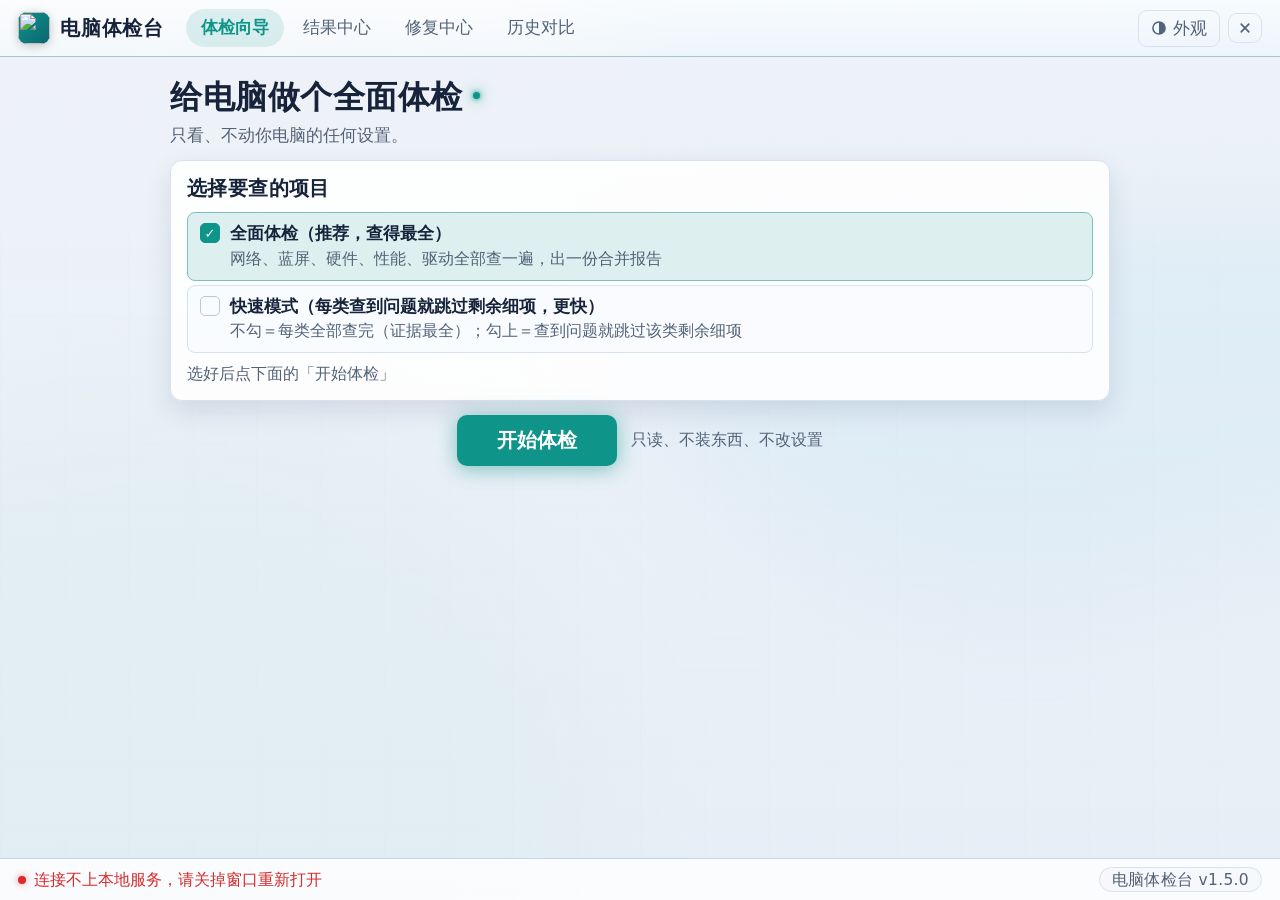
==== ui/index.html @ 146d3df9 "chore: 清理代码注释中的内部开发术语" ====
<!DOCTYPE html>
<html lang="zh-CN" data-theme="dark" data-accent="cyan">
<head>
<meta charset="utf-8">
<meta name="viewport" content="width=device-width, initial-scale=1">
<title data-i18n="chrome.app_title">电脑体检台</title>
<link rel="icon" type="image/png" href="favicon.png">
<link rel="stylesheet" href="style.css">
<!-- 语言包直载（零依赖断网红线：<script> 直载不用 fetch）；先于 app.js 执行 -->
<script src="i18n/zh-CN.js" charset="utf-8" defer></script>
<script src="i18n/en-US.js" charset="utf-8" defer></script>
<script src="app.js" defer></script>
</head>
<body>
<a class="skip-link" href="#main" data-i18n="chrome.skip_link">跳到主内容</a>

<header class="topbar">
  <div class="brand">
    <!-- logo 快改后门：替换 ui/brand.png 即换图（server 需带对应静态映射），勿写死进样式 -->
    <span class="brand-mark"><img src="brand.png" alt=""></span>
    <div class="brand-text"><b data-i18n="chrome.app_title">电脑体检台</b></div>
  </div>
  <nav class="tabs" id="tabs" aria-label="主导航" data-i18n-aria="chrome.nav_aria">
    <button class="tab active" data-view="wizard"><span class="tab-full" data-i18n="chrome.tab_wizard">体检向导</span><span class="tab-short" data-i18n="chrome.tab_wizard_s">向导</span></button>
    <button class="tab" data-view="results"><span class="tab-full" data-i18n="chrome.tab_results">结果中心</span><span class="tab-short" data-i18n="chrome.tab_results_s">结果</span></button>
    <button class="tab" data-view="repair"><span class="tab-full" data-i18n="chrome.tab_repair">修复中心</span><span class="tab-short" data-i18n="chrome.tab_repair_s">修复</span></button>
    <button class="tab" data-view="history"><span class="tab-full" data-i18n="chrome.tab_history">历史对比</span><span class="tab-short" data-i18n="chrome.tab_history_s">历史</span></button>
  </nav>
  <div class="top-actions">
    <button class="icon-btn" id="btn-appearance" aria-haspopup="menu" aria-expanded="false" aria-controls="appearance-menu" title="外观：明暗、强调色、背景原画" data-i18n-title="chrome.appearance_title">
      <svg class="ic" viewBox="0 0 16 16" aria-hidden="true"><circle cx="8" cy="8" r="6.1" fill="none" stroke="currentColor" stroke-width="1.5"/><path d="M8 1.9 A6.1 6.1 0 0 1 8 14.1 Z" fill="currentColor"/></svg>
      <span class="ic-label" data-i18n="chrome.appearance">外观</span>
    </button>
    <button class="icon-btn danger icon-only" id="btn-close" aria-label="关闭电脑体检台" title="关闭" data-i18n-aria="chrome.close_aria" data-i18n-title="chrome.close_title">
      <svg class="ic" viewBox="0 0 16 16" aria-hidden="true"><path d="M4.2 4.2 L11.8 11.8 M11.8 4.2 L4.2 11.8" stroke="currentColor" stroke-width="1.7" stroke-linecap="round"/></svg>
    </button>
  </div>
  <!-- 外观菜单（v1.1.0 A 段：主题/强调色/背景三个入口合并，窄窗只留图标；1025 i18n 加语言行） -->
  <div class="menu hidden" id="appearance-menu" role="menu" aria-labelledby="btn-appearance">
    <div class="menu-title" data-i18n="chrome.appearance">外观</div>
    <div class="menu-row">
      <span class="menu-label" data-i18n="chrome.menu_theme">明暗</span>
      <div class="seg" id="theme-seg">
        <button class="seg-btn" role="menuitemradio" data-theme-opt="auto" data-i18n="chrome.theme_auto">自动</button>
        <button class="seg-btn" role="menuitemradio" data-theme-opt="dark" data-i18n="chrome.theme_dark">深色</button>
        <button class="seg-btn" role="menuitemradio" data-theme-opt="light" data-i18n="chrome.theme_light">浅色</button>
      </div>
    </div>
    <div class="menu-row">
      <span class="menu-label" data-i18n="chrome.menu_lang">语言</span>
      <div class="seg" id="lang-seg">
        <button class="seg-btn" role="menuitemradio" data-lang-opt="zh-CN">中文</button>
        <button class="seg-btn" role="menuitemradio" data-lang-opt="en-US">English</button>
      </div>
    </div>
    <div class="menu-row">
      <span class="menu-label" data-i18n="chrome.menu_accent">强调色</span>
      <div class="swatches" id="accent-row"></div>
    </div>
    <div class="menu-sep"></div>
    <button class="menu-item" id="btn-bg" role="menuitem" data-i18n="chrome.btn_bg">看背景大图</button>
    <button class="menu-item" id="appearance-reset" role="menuitem" data-i18n="chrome.appearance_reset">恢复默认外观</button>
  </div>
</header>

<main id="main">
  <!-- 视图一：体检向导（单列纵向流：说明→三步→选择→开始→进度） -->
  <section class="view active" id="view-wizard">
    <div class="hero">
      <h1 data-i18n="chrome.hero_title">给电脑做个全面体检</h1>
      <p data-i18n="chrome.slogan">只看、不动你电脑的任何设置。</p>
      <p class="last-run hidden" id="last-run"></p>
    </div>
    <!-- 首次启动三步引导：没跑过体检才显示；点「知道了」或跑完一轮=永久收起（localStorage 记忆） -->
    <div class="card first-guide hidden" id="first-guide">
      <div class="card-title" data-i18n="chrome.guide_title">第一次用？跟着这三步走</div>
      <ol class="fg-steps">
        <li><b>1</b><span data-i18n-html="chrome.guide_s1_html">点「开始体检」<small>默认全面体检，不用改</small></span></li>
        <li><b>2</b><span data-i18n="chrome.guide_s2">等几分钟出报告</span></li>
        <li><b>3</b><span data-i18n="chrome.guide_s3">去「修复中心」照提示修</span></li>
      </ol>
      <div class="fg-btn-row"><button class="btn" id="fg-got-it" data-i18n="chrome.guide_ok">知道了</button></div>
    </div>
    <div class="card" id="select-card">
      <div class="card-title" data-i18n="chrome.select_title">选择要查的项目</div>
      <div class="check-grid" id="check-grid">
        <label class="check-item all" id="chk-all-item">
          <input type="checkbox" id="chk-all" checked>
          <span class="box"></span>
          <span class="txt"><b data-i18n="chrome.all_name">全面体检（推荐，查得最全）</b><small id="chk-all-tip" data-i18n="chrome.all_tip">网络、蓝屏、硬件、性能、驱动全部查一遍，出一份合并报告</small></span>
        </label>
        <!-- 五棵单树由 app.js 按 /api/meta 注入 -->
      </div>
      <label class="check-item fast" id="chk-fast-item">
        <input type="checkbox" id="chk-fast">
        <span class="box"></span>
        <span class="txt"><b data-i18n="chrome.fast_name">快速模式（每类查到问题就跳过剩余细项，更快）</b><small data-i18n="chrome.fast_tip">不勾＝每类全部查完（证据最全）；勾上＝查到问题就跳过该类剩余细项</small></span>
      </label>
      <div class="hint" id="sel-hint" data-i18n="chrome.sel_hint">选好后点下面的「开始体检」</div>
    </div>
    <div class="cta-row">
      <button class="btn-primary" id="btn-run" data-i18n="chrome.run">开始体检</button>
      <span class="cta-note" data-i18n="chrome.cta_note">只读、不装东西、不改设置</span>
    </div>
    <div class="card hidden" id="run-card">
      <div class="run-head">
        <div class="current" id="current-label" data-i18n="chrome.preparing">正在准备…</div>
        <div class="pct" id="pct-label">0 / 0 项</div>
      </div>
      <div class="progress"><div class="progress-fill" id="progress-fill"></div></div>
      <div class="log" id="log-box" role="log" aria-live="polite"></div>
    </div>
  </section>

  <!-- 视图二：结果中心（v1.1.0 A 段：问题优先——按严重度归并，全部检查项另开一页） -->
  <section class="view" id="view-results">
    <div class="verdict-banner hidden" id="verdict-banner"></div>
    <!-- 先修这个（v1.4.0）：跨树根因关联+行动优先级——同一元凶的多项 FAIL 合并成一个行动项，
         按收益÷风险×把握排序；每项一键跳修复中心对应卡或该项说明。纯前端规则表，判定层零碰 -->
    <div class="card first-fix hidden" id="first-fix"></div>
    <!-- 和上次比：本次 vs 上一份报告的一行摘要（无历史报告时不显示） -->
    <div class="card delta-bar hidden" id="delta-bar"></div>

    <div class="card empty-state hidden" id="result-empty">
      <div class="empty-glyph" aria-hidden="true">✦</div>
      <h3 data-i18n="chrome.empty_results_title">还没有体检结果</h3>
      <p data-i18n="chrome.empty_results_body">跑完一轮体检，这里会按「高 / 中 / 低」把问题列出来，每一项都能直接跳到修复方式。</p>
      <button class="btn-primary" id="btn-empty-run" data-i18n="chrome.empty_run">去跑体检</button>
    </div>

    <div id="results-body" class="hidden">
      <div class="results-bar">
        <div class="seg" id="result-filter" role="tablist" aria-label="结果视图">
          <button class="seg-btn active" id="filter-problems" data-filter="problems" role="tab" aria-selected="true"><span data-i18n="chrome.filter_problems">只看问题</span><span class="seg-count" id="cnt-problems"></span></button>
          <button class="seg-btn" id="filter-all" data-filter="all" role="tab" aria-selected="false"><span data-i18n="chrome.filter_all">全部检查项</span><span class="seg-count" id="cnt-all"></span></button>
        </div>
        <div class="results-actions">
          <button class="btn" id="btn-browser" disabled data-i18n="chrome.full_report">完整报告</button>
          <button class="btn" id="btn-copylist" disabled data-i18n="chrome.copy_list">复制问题清单</button>
          <button class="btn" id="btn-folder" data-i18n="chrome.report_folder">报告文件夹</button>
          <button class="btn" id="btn-again" data-i18n="chrome.run_again">再跑一次</button>
        </div>
      </div>
      <div class="split">
        <div class="card tree-card">
          <div class="problems hidden" id="problem-list"></div>
          <div class="tree hidden" id="result-tree"></div>
        </div>
        <div class="detail">
          <div class="detail-head">
            <h2 id="sel-title" data-i18n="chrome.pick_check">选择一个检查项</h2>
            <button class="btn" id="btn-goto-repair" hidden data-i18n="chrome.goto_repair">去修复</button>
          </div>
          <div class="detail-hint hidden" id="detail-hint"></div>
          <details class="ev-fold" id="ev-fold">
            <summary id="ev-label" data-i18n="chrome.ev_label">看原始记录（这一项查了什么）</summary>
            <pre class="ev" id="ev-box"></pre>
          </details>
          <div class="detail-label" id="detail-label" data-i18n="chrome.how_fix">怎么修</div>
          <pre class="sug" id="sug-box"></pre>
          <button class="btn" id="btn-copy" disabled data-i18n="chrome.copy_fix">复制修复方法</button>
        </div>
      </div>
      <details class="glossary" id="glossary">
        <summary data-i18n="chrome.glossary_summary">术语小抄（SKIP / WHEA / 驱动过滤层 / 还原点…）</summary>
        <dl id="glossary-list"></dl>
      </details>
    </div>
  </section>

  <!-- 视图三：修复中心（绿=可代跑，黄=确认后代跑，红=只给步骤；常用修复折叠到最后） -->
  <section class="view" id="view-repair">
    <div class="hero small">
      <h1 data-i18n="chrome.tab_repair">修复中心</h1>
      <p data-i18n-html="chrome.repair_hero_html">先看问题，再决定修不修。<span class="lv-inline green">绿色</span>可以直接代跑，<span class="lv-inline yellow">黄色</span>逐项确认后才会动，<span class="lv-inline red">红色</span>只给步骤、工具永远不动手。红色动作弄错可能开不了机，一定先看完「怎么撤销」。</p>
    </div>
    <div class="card">
      <div class="card-title repair-count-title"><span data-i18n="chrome.repair_round_title">这轮查出来的问题</span><span class="ri-count" id="ri-count"></span></div>
      <div id="repair-list"><div class="placeholder" data-i18n="chrome.repair_placeholder">还没有检查结果——先去「体检向导」跑一轮；下面的常用修复不用体检也能用。</div></div>
    </div>
    <!-- 修复小史：最近修过什么、成没成；没修过就不显示 -->
    <details class="card rep-hist hidden" id="repair-hist">
      <summary data-i18n="chrome.repair_hist_title">修复小史（最近 20 次）</summary>
      <div id="rep-hist-body"></div>
    </details>
  </section>

  <!-- 视图四：历史对比（报告列表+两次对比+问题数趋势；只读展示层） -->
  <section class="view" id="view-history">
    <div class="hero small">
      <h1 data-i18n="chrome.hist_hero_title">历史对比</h1>
      <p data-i18n="chrome.hist_hero_body">每次体检的记录都留在这里。选两份报告对比，能看到哪些问题修好了、哪些是新出现的。</p>
    </div>
    <div class="card">
      <div class="card-title" data-i18n="chrome.hist_list_title">体检记录</div>
      <div id="hist-list" class="hist-list"><div class="placeholder" data-i18n="chrome.hist_placeholder">还没有历史报告——跑完一轮体检，这里会记住每次的结果。</div></div>
    </div>
    <div class="card" id="hist-compare-card" hidden>
      <div class="card-title" data-i18n="chrome.cmp_title">两次对比</div>
      <div class="cmp-pick">
        <label class="cmp-lab"><span data-i18n="chrome.cmp_old">较早一次</span><select id="cmp-old"></select></label>
        <label class="cmp-lab"><span data-i18n="chrome.cmp_new">较近一次</span><select id="cmp-new"></select></label>
        <button class="btn" id="btn-compare" data-i18n="chrome.cmp_btn">对比</button>
      </div>
      <div id="cmp-out" class="cmp-out"></div>
    </div>
    <div class="card" id="hist-trend-card" hidden>
      <div class="card-title" data-i18n="chrome.trend_title">问题数趋势</div>
      <p class="hint" data-i18n="chrome.trend_hint">每份报告发现的问题数，越低越好。改善还是恶化，一眼可看。</p>
      <div id="trend-list" class="trend-list"></div>
    </div>
  </section>
</main>

<footer class="statusbar">
  <span id="status-left" data-state="idle" data-i18n="chrome.status_ready">就绪</span>
  <span id="status-right"><span class="ver-chip">电脑体检台 v1.5.0</span></span>
</footer>

<!-- 关闭确认弹层（网页内弹层，不用同步模态框） -->
<div class="overlay hidden" id="overlay" role="dialog" aria-modal="true" aria-labelledby="ov-title">
  <div class="modal">
    <div class="modal-title" id="ov-title" data-i18n="chrome.quit_title">体检没跑完，确定退出？</div>
    <div class="modal-sub" data-i18n="chrome.quit_body">退出会停掉正在跑的检查，这一轮不会出报告。</div>
    <div class="modal-btns">
      <button class="btn-primary" id="modal-stay" data-i18n="chrome.quit_stay">继续检查</button>
      <button class="btn danger" id="modal-exit" data-i18n="chrome.quit_exit">退出</button>
    </div>
  </div>
</div>

<!-- 复制兜底弹层（自动复制失败的极端环境：文字已选好，按 Ctrl+C 即可） -->
<div class="overlay hidden" id="copy-overlay" role="dialog" aria-modal="true" aria-labelledby="copy-title">
  <div class="modal">
    <div class="modal-title" id="copy-title" data-i18n="chrome.copy_fix">复制修复方法</div>
    <div class="modal-sub" data-i18n="chrome.copy_fallback_body">自动复制没成功。下面的文字已经替你选好了——按 Ctrl+C 复制，再点「好了」。</div>
    <textarea id="copy-ta" readonly rows="9"></textarea>
    <div class="modal-btns"><button class="btn-primary" id="copy-ok" data-i18n="chrome.copy_ok">好了</button></div>
  </div>
</div>

<!-- 背景图弹层（程序生成图；点任意处关闭） -->
<div class="overlay hidden" id="bg-overlay">
  <figure class="bg-figure">
    <div class="bg-pair">
      <div class="bg-item">
        <img src="bg.jpg" alt="深色主题背景图" data-i18n-aria="chrome.bg_dark">
        <span data-i18n="chrome.bg_dark">深色主题背景</span>
      </div>
      <div class="bg-item">
        <img src="bg-light.jpg" alt="浅色主题背景图" data-i18n-aria="chrome.bg_light">
        <span data-i18n="chrome.bg_light">浅色主题背景</span>
      </div>
    </div>
    <figcaption data-i18n="chrome.bg_caption">程序生成的抽象背景图 · 无版权限制 · 点任意处关闭</figcaption>
  </figure>
</div>

<!-- 收尾告别层（服务已停、窗口待关时兜底显示） -->
<div class="overlay hidden" id="bye-overlay" role="dialog" aria-modal="true" aria-labelledby="bye-title">
  <div class="modal">
    <div class="modal-title" id="bye-title" data-i18n="chrome.bye_title">已退出</div>
    <div class="modal-sub" data-i18n="chrome.bye_body">体检服务已停止，后台没有留下任何进程。这个窗口现在可以关掉了。</div>
    <div class="modal-btns"><button class="btn-primary" id="bye-ok" data-i18n="chrome.bye_ok">好的</button></div>
  </div>
</div>

<!-- 版本更新弹层（更新内容在用户 UI 弹一次，不打扰第二次；完整开发史=仓库 CHANGELOG.md） -->
<div class="overlay hidden" id="update-modal" role="dialog" aria-modal="true" aria-labelledby="um-title">
  <div class="modal">
    <div class="modal-title" id="um-title"></div>
    <ul id="um-list" class="um-list"></ul>
    <div class="modal-btns">
      <button class="btn-primary" id="um-ok" data-i18n="chrome.um_ok">知道了</button>
    </div>
  </div>
</div>

<!-- 修复执行前确认弹层（绿色需管理员预告 / 黄色逐项确认三行+回滚包先行+可选还原点） -->
<div class="overlay hidden" id="repair-modal" role="dialog" aria-modal="true" aria-labelledby="rm-title">
  <div class="modal">
    <div class="modal-title" id="rm-title" data-i18n="chrome.rm_title">修复确认</div>
    <div class="modal-sub" id="rm-sub"></div>
    <div id="rm-rows"></div>
    <div class="modal-btns">
      <button class="btn" id="rm-cancel" data-i18n="chrome.rm_cancel">取消</button>
      <button class="btn-primary" id="rm-go" data-i18n="chrome.rm_go">执行</button>
    </div>
  </div>
</div>

<!-- 红级分步指南弹层（警示色；工具永不代跑；整段可复制） -->
<div class="overlay hidden" id="guide-overlay" role="dialog" aria-modal="true" aria-labelledby="gd-title">
  <div class="modal guide-modal">
    <div class="modal-title warn-title" id="gd-title" data-i18n="chrome.gd_title_default">⚠ 高风险操作 · 只给步骤，工具不会代跑</div>
    <div class="modal-sub" id="gd-sub"></div>
    <div id="gd-rows"></div>
    <div class="modal-btns">
      <button class="btn" id="gd-copy" data-i18n="chrome.gd_copy">复制全部步骤</button>
      <button class="btn-primary" id="gd-ok" data-i18n="chrome.gd_ok">我看明白了</button>
    </div>
  </div>
</div>
</body>
</html>
---- ui/style.css ----
/* 电脑体检台 UI · v1.2.0 · T2「霓虹深空」主题（深空底+霓虹青+发光边框）
   设计语言：深空霓虹面板 + 背景图在场（纱值随主题重拍：深 0.68/0.46/0.20/0.34，浅 0.60）；系统字体，零 CDN、零构建、断网可用。
   字号阶梯（只有四档）：--fs-1 15.5 辅助 / --fs-2 17 正文控件 / --fs-3 20 小标题 / --fs-4 32 展示
   红线（逐字保留）：pre.ev / pre.sug / .log 行高 26px，定高 338 / 260 / 208px；动字号必复测整除。
   主题：CSS 变量 + <html data-theme data-accent>（默认 accent=青色 cyan）；深色铺背景图 + 渐变纱，浅色白卡实心。 */

:root, html[data-theme="dark"] {
  color-scheme: dark;
  --bg: #060c18;
  --bg-glow: #0e1c34;
  --panel: #0a1426;
  --panel-2: #0e1a30;
  --panel-hi: #16264a;
  --line: #1b3054;
  --line-hi: #2d4e86;
  --text: #e6f2ff;
  --dim: #a3bad8;
  --faint: #66788f;
  --pass: #3fd68f;
  --fail: #ff6b6b;
  --skip: #8b98ad;
  --yellow: #ffd166;
  --accent: #4cc2ff;
  --accent-soft: rgba(76, 194, 255, .14);
  --accent-ink: #04121f;
  --shadow: 0 14px 40px rgba(0, 4, 14, .62);
  --shadow-sm: 0 2px 10px rgba(2, 8, 20, .35);
  --overlay-bg: rgba(4, 9, 18, .72);
  --radius: 12px;
  --radius-sm: 8px;
  /* 背景图层（仅深色）：顶部渐变纱护字、下部透图；bg.jpg 缺失=层不绘制，渐变兜底 */
  --bg-photo: linear-gradient(180deg, rgba(4,8,16,.68) 0%, rgba(4,8,16,.46) 28%, rgba(4,8,16,.20) 64%, rgba(4,8,16,.34) 100%), url("bg.jpg") center 24% / cover no-repeat;
}

html[data-theme="light"] {
  color-scheme: light;
  --bg: #eef2f8;
  --bg-glow: #dfe8f5;
  --panel: #ffffff;
  --panel-2: #f5f8fc;
  --panel-hi: #e9eff8;
  --line: #d8e1ee;
  --line-hi: #b9c8dd;
  --text: #16233a;
  --dim: #526277;
  --faint: #7c8a9e;
  --pass: #148a4d;
  --fail: #d92b2b;
  --skip: #5f6b80;
  --yellow: #8a5a00;
  --accent-soft: rgba(30, 120, 200, .12);
  --accent-ink: #ffffff;
  --shadow: 0 10px 26px rgba(30, 50, 90, .12);
  --shadow-sm: 0 2px 8px rgba(30, 50, 90, .10);
  --overlay-bg: rgba(220, 228, 240, .78);
  /* 浅色专用亮色图 + 轻纱（v1.2.0 片3 随主题重拍 0.74→0.60；缺文件=层不绘制回退纯色） */
  --bg-photo: linear-gradient(rgba(236, 242, 248, .60), rgba(236, 242, 248, .60)), url("bg-light.jpg") center 30% / cover no-repeat;
}

html[data-accent="cyan"]   { --accent: #2dd4bf; --accent-soft: rgba(45, 212, 191, .14); --accent-ink: #03211c; }
html[data-accent="green"]  { --accent: #3fd68f; --accent-soft: rgba(63, 214, 143, .14); --accent-ink: #04241a; }
html[data-accent="violet"] { --accent: #a78bfa; --accent-soft: rgba(167, 139, 250, .16); --accent-ink: #170a2e; }
html[data-accent="orange"] { --accent: #ffb35c; --accent-soft: rgba(255, 179, 92, .16); --accent-ink: #241202; }
html[data-accent="pink"]   { --accent: #ff7b9c; --accent-soft: rgba(255, 123, 156, .16); --accent-ink: #26060f; }
html[data-theme="light"][data-accent="cyan"]   { --accent: #0e9488; --accent-soft: rgba(14, 148, 136, .13); --accent-ink: #ffffff; }
html[data-theme="light"][data-accent="green"]  { --accent-ink: #ffffff; }
html[data-theme="light"][data-accent="violet"] { --accent-ink: #ffffff; }
html[data-theme="light"][data-accent="orange"] { --accent-ink: #2a1604; }
html[data-theme="light"][data-accent="pink"]   { --accent-ink: #ffffff; }

/* 字号四档 + 内容列宽（其它尺寸一律引用变量，不再散落 px） */
:root {
  --fs-1: 15.5px;   /* 辅助：标签、元信息、证据小字 */
  --fs-2: 17px;     /* 正文：说明、控件、按钮 */
  --fs-3: 20px;     /* 小标题：卡片标题、详情标题、主按钮 */
  --fs-4: 32px;     /* 展示：hero / 大结论 */
  --content-max: 1080px;
  --mono: Consolas, "Microsoft YaHei UI", monospace;
}

* { box-sizing: border-box; }
html, body { height: 100%; }
body {
  margin: 0;
  font-family: "Segoe UI", "Microsoft YaHei UI", system-ui, sans-serif;
  font-size: var(--fs-2);
  -webkit-font-smoothing: antialiased;
  -moz-osx-font-smoothing: grayscale;
  text-rendering: optimizeLegibility;
  color: var(--text);
  background:
    var(--bg-photo),
    radial-gradient(900px 480px at 18% -8%, var(--bg-glow) 0%, transparent 62%),
    radial-gradient(760px 460px at 82% 6%, rgba(150, 45, 60, .14) 0%, transparent 60%),
    radial-gradient(700px 420px at 105% 108%, var(--bg-glow) 0%, transparent 58%),
    var(--bg);
  display: flex; flex-direction: column;
  overflow: hidden;
}
.hidden { display: none !important; }
::selection { background: color-mix(in srgb, var(--accent) 32%, transparent); }

/* 可访问性：键盘焦点永远看得见；图案按钮都带 aria-label（index.html） */
:where(button, a, summary, textarea, input):focus-visible,
:where(.pc-item, .check-item):focus-visible {
  outline: 2px solid var(--accent);
  outline-offset: 2px;
  border-radius: 8px;
}
.check-item:focus-within { outline: 2px solid var(--accent); outline-offset: 2px; }
.skip-link {
  position: absolute; left: 12px; top: -48px; z-index: 100;
  background: var(--panel); color: var(--text); padding: 8px 14px; border-radius: 8px;
  border: 1px solid var(--line-hi); font-size: var(--fs-2); text-decoration: none;
}
.skip-link:focus { top: 10px; }

/* ---------- 顶栏 ---------- */
.topbar {
  position: relative;
  display: flex; align-items: center; gap: 16px;
  padding: 9px 18px;
  border-bottom: 1px solid color-mix(in srgb, var(--accent) 30%, var(--line));
  background: linear-gradient(180deg,
    color-mix(in srgb, var(--panel) 74%, transparent),
    color-mix(in srgb, var(--panel) 42%, transparent));
  -webkit-backdrop-filter: blur(14px); backdrop-filter: blur(14px);
  -webkit-user-select: none; user-select: none;
  flex: none;
  z-index: 30;
}
.brand { display: flex; align-items: center; gap: 10px; min-width: 0; }
.brand-mark {
  width: 32px; height: 32px; border-radius: 9px;
  display: grid; place-items: center;
  background: linear-gradient(135deg, var(--accent), color-mix(in srgb, var(--accent) 55%, #0a2a55));
  color: var(--accent-ink); overflow: hidden;
  box-shadow: 0 2px 10px rgba(0, 0, 0, .22);
  flex: none;
}
.brand-mark img { width: 100%; height: 100%; object-fit: cover; display: block; }
.brand-text { line-height: 1.15; min-width: 0; }
.brand-text b { font-size: var(--fs-3); letter-spacing: .8px; display: block; white-space: nowrap; }

.tabs { display: flex; gap: 4px; margin-left: 6px; }
.tab {
  appearance: none; border: 0; background: transparent; color: var(--dim);
  font: inherit; font-size: var(--fs-2); padding: 7px 15px 8px; cursor: pointer;
  border-radius: 999px; position: relative; white-space: nowrap;
  transition: color .16s ease, background .16s ease;
}
.tab-short { display: none; }
.tab:hover { color: var(--text); background: color-mix(in srgb, var(--panel-hi) 72%, transparent); }
.tab.active { color: var(--accent); font-weight: 600; background: var(--accent-soft); }

.top-actions { margin-left: auto; display: flex; gap: 8px; align-items: center; }
.icon-btn {
  appearance: none; font: inherit; font-size: var(--fs-2);
  color: var(--dim); background: transparent; border: 1px solid var(--line);
  border-radius: 9px; padding: 6px 12px; cursor: pointer;
  white-space: nowrap;
  transition: color .14s ease, border-color .14s ease, background .14s ease, transform .08s ease;
  display: inline-flex; align-items: center; gap: 6px;
}
.icon-btn .ic { width: 16px; height: 16px; flex: none; }
.icon-btn:hover { color: var(--text); border-color: var(--line-hi); background: var(--panel-hi); }
.icon-btn:active { transform: scale(.96); }
.icon-btn.danger:hover { color: var(--fail); border-color: var(--fail); background: color-mix(in srgb, var(--fail) 10%, transparent); }
.icon-btn.icon-only { padding: 6px 8px; }

/* 外观菜单（主题/强调色/背景三入口合并） */
.menu {
  position: absolute; right: 16px; top: calc(100% - 2px); z-index: 80;
  width: 300px;
  background: color-mix(in srgb, var(--panel) 97%, transparent);
  border: 1px solid var(--line-hi); border-radius: var(--radius);
  box-shadow: var(--shadow); padding: 14px;
  -webkit-backdrop-filter: blur(16px); backdrop-filter: blur(16px);
}
.menu-title { font-size: var(--fs-1); color: var(--dim); letter-spacing: 1px; margin-bottom: 10px; }
.menu-row { display: flex; align-items: center; gap: 10px; margin-bottom: 12px; }
.menu-label { font-size: var(--fs-1); color: var(--dim); width: 52px; flex: none; }
.menu-sep { height: 1px; background: var(--line); margin: 6px 0 8px; }
.menu-item {
  appearance: none; display: block; width: 100%; text-align: left;
  font: inherit; font-size: var(--fs-2); color: var(--text);
  background: transparent; border: 0; border-radius: 8px; padding: 8px 10px; cursor: pointer;
}
.menu-item:hover { background: var(--panel-hi); }

.seg {
  display: inline-flex; gap: 2px; padding: 2px;
  background: var(--panel-2); border: 1px solid var(--line); border-radius: 10px;
}
.seg-btn {
  appearance: none; font: inherit; font-size: var(--fs-2); cursor: pointer;
  color: var(--dim); background: transparent; border: 0; border-radius: 8px; padding: 5px 12px;
  white-space: nowrap;
}
.seg-btn:hover { color: var(--text); }
.seg-btn.active { color: var(--accent-ink); background: var(--accent); font-weight: 600; }
.seg-count { margin-left: 6px; font-size: var(--fs-1); opacity: .85; }
.swatches { display: flex; gap: 8px; flex-wrap: wrap; }
.swatch {
  width: 24px; height: 24px; border-radius: 50%; cursor: pointer; border: 2px solid transparent;
  appearance: none; padding: 0;
}
.swatch.active { border-color: var(--text); box-shadow: 0 0 0 2px var(--panel) inset; }

/* ---------- 主区与视图 ---------- */
main { flex: 1; overflow: hidden; position: relative; }
main::before {
  content: ""; position: absolute; inset: 0 0 auto 0; height: 210px; pointer-events: none;
  background: linear-gradient(to bottom, var(--bg) 0%, color-mix(in srgb, var(--bg) 72%, transparent) 52%, transparent 100%);
}
.view { position: absolute; inset: 0; overflow: auto; padding: 16px 28px 30px; display: none; }
.view.active { display: block; animation: viewIn 220ms ease-out; }
@keyframes viewIn { from { opacity: 0; transform: translateY(8px); } to { opacity: 1; transform: none; } }
.view > * { max-width: var(--content-max); margin-left: auto; margin-right: auto; }
#view-wizard > * { max-width: 940px; }
.view::-webkit-scrollbar { width: 10px; }
.view::-webkit-scrollbar-thumb { background: var(--line-hi); border-radius: 6px; }

.hero { margin: 4px auto 12px; }
.hero h1 {
  margin: 0 0 5px; font-size: clamp(26px, 2.5vw, var(--fs-4)); font-weight: 700;
  letter-spacing: .5px; line-height: 1.25;
}
html[data-theme="dark"] .hero h1 { text-shadow: 0 0 18px color-mix(in srgb, var(--accent) 42%, transparent); }
.hero h1::after {
  content: ""; display: inline-block; width: 7px; height: 7px; margin-left: 10px; border-radius: 50%;
  background: var(--accent); box-shadow: 0 0 16px var(--accent), 0 0 5px var(--accent); vertical-align: 22%;
}
.hero p { margin: 0; color: var(--dim); font-size: var(--fs-2); line-height: 1.55; }
.hero.small h1 { font-size: var(--fs-3); }
.hero.small p { font-size: var(--fs-2); }

/* 首次启动三步引导卡（常驻三步条已删，首次教学只在此卡）：没跑过体检才显示；accent 左边条醒目但不喧宾 */
.first-guide { margin: 0 auto 12px; border-left: 3px solid var(--accent); }
.fg-steps {
  list-style: none; margin: 8px 0 0; padding: 0;
  display: grid; grid-template-columns: repeat(3, 1fr); gap: 10px;
}
.fg-steps li { display: flex; align-items: flex-start; gap: 10px; }
.fg-steps b {
  flex: none; width: 24px; height: 24px; border-radius: 6px;
  display: grid; place-items: center; font-size: var(--fs-1);
  background: var(--accent-soft); color: var(--accent); border: 1px solid var(--accent);
}
html[data-theme="dark"] .fg-steps b { box-shadow: 0 0 10px color-mix(in srgb, var(--accent) 45%, transparent); }
.fg-steps span { display: flex; flex-direction: column; gap: 2px; font-size: var(--fs-2); font-weight: 600; line-height: 1.35; }
.fg-steps small { font-size: var(--fs-1); font-weight: 400; color: var(--dim); }
.fg-btn-row { margin-top: 10px; text-align: right; }
/* 版本更新弹窗清单（1024）：紧凑人话条目 */
.um-list { margin: 10px 0 0; padding-left: 20px; display: grid; gap: 6px; font-size: var(--fs-2); line-height: 1.5; }
#update-modal .modal { width: min(520px, calc(100vw - 48px)); }
@media (max-width: 560px) { .fg-steps { grid-template-columns: 1fr; } }

/* ---------- 卡片 / 勾选 ---------- */
.card {
  background: color-mix(in srgb, var(--panel) 90%, transparent);
  border: 1px solid var(--line);
  border-radius: var(--radius);
  padding: 14px 16px;
  margin-bottom: 14px;
  box-shadow: var(--shadow);
}
html[data-theme="dark"] .card {
  background: color-mix(in srgb, var(--panel) 58%, transparent);
  -webkit-backdrop-filter: blur(20px); backdrop-filter: blur(20px);
  border-color: color-mix(in srgb, var(--accent) 38%, var(--line-hi));
  box-shadow: var(--shadow), 0 0 22px color-mix(in srgb, var(--accent) 12%, transparent);
}
.card-title { font-size: var(--fs-3); font-weight: 700; color: var(--text); margin-bottom: 10px; letter-spacing: .4px; }

.check-grid { display: grid; grid-template-columns: 1fr 1fr; gap: 8px 12px; }
.check-item {
  display: flex; align-items: flex-start; gap: 10px;
  padding: 9px 12px; border: 1px solid var(--line); border-radius: var(--radius-sm);
  cursor: pointer; transition: border-color .12s, background .12s; position: relative;
  background: color-mix(in srgb, var(--panel-2) 48%, transparent);
}
.check-item:hover { border-color: var(--line-hi); background: var(--panel-2); }
.check-item:has(input:checked) { border-color: color-mix(in srgb, var(--accent) 45%, var(--line)); }
.check-item.all { grid-column: 1 / -1; background: var(--accent-soft); border-color: color-mix(in srgb, var(--accent) 35%, var(--line)); }
#check-grid > .tree-item:last-child { grid-column: 1 / -1; }
.check-item.fast { margin-top: 4px; width: 100%; }
.check-item.disabled { opacity: .55; cursor: default; }
.check-item.disabled:hover { border-color: var(--line); background: transparent; }
.check-item input { position: absolute; opacity: 0; pointer-events: none; }
.check-item .box {
  flex: none; width: 20px; height: 20px; margin-top: 1px;
  border: 1.5px solid var(--line-hi); border-radius: 5px;
  display: grid; place-items: center; font-size: 13px; color: transparent;
  transition: background .1s, border-color .1s;
}
.check-item input:checked + .box { background: var(--accent); border-color: var(--accent); color: var(--accent-ink); }
.check-item input:checked + .box::before { content: "✓"; font-weight: 700; }
.check-item .txt b { display: block; font-size: var(--fs-2); font-weight: 600; line-height: 1.4; }
.check-item .txt small {
  display: -webkit-box; -webkit-line-clamp: 2; -webkit-box-orient: vertical; overflow: hidden;
  color: var(--dim); font-size: var(--fs-1); margin-top: 2px; line-height: 1.45;
}
.hint { margin-top: 10px; font-size: var(--fs-1); color: var(--dim); min-height: 21px; line-height: 1.5; }
.hint.warn { color: var(--yellow); }
.cta-row { margin: 2px auto 14px; display: flex; gap: 14px; align-items: center; justify-content: center; flex-wrap: wrap; }
.cta-note { font-size: var(--fs-1); color: var(--dim); }

/* ---------- 按钮（只两档：17 次按钮 / 20 主按钮） ---------- */
.btn, .btn-primary {
  appearance: none; font: inherit; font-size: var(--fs-2);
  border-radius: 10px; padding: 9px 18px; cursor: pointer;
  transition: filter .12s, background .12s, border-color .12s, transform .08s;
}
.btn { color: var(--text); background: var(--panel-2); border: 1px solid var(--line); }
.btn:hover:not(:disabled) { background: var(--panel-hi); border-color: var(--line-hi); }
.btn:active:not(:disabled) { transform: translateY(1px); }
.btn:disabled { color: var(--faint); background: transparent; border-color: var(--line); cursor: default; }
.btn.danger { color: var(--fail); border-color: color-mix(in srgb, var(--fail) 45%, var(--line)); }
.btn.danger:hover:not(:disabled) { background: color-mix(in srgb, var(--fail) 14%, transparent); border-color: var(--fail); }
.btn-primary {
  color: var(--accent-ink); background: var(--accent); border: 1px solid transparent; font-weight: 700;
  font-size: var(--fs-3); min-width: 160px; padding: 11px 30px;
  box-shadow: 0 4px 18px color-mix(in srgb, var(--accent) 34%, transparent), 0 0 26px color-mix(in srgb, var(--accent) 18%, transparent);
}
.btn-primary:hover:not(:disabled) { filter: brightness(1.1); }
.btn-primary:disabled { background: var(--panel-hi); color: var(--faint); box-shadow: none; cursor: default; }
.btn-primary.danger, .btn-primary.running { background: var(--fail); color: #fff; }

.lv-inline { font-weight: 600; }
.lv-inline.green { color: var(--pass); }
.lv-inline.yellow { color: var(--yellow); }
.lv-inline.red { color: var(--fail); }

/* ---------- 跑批进度 ---------- */
.run-head { display: flex; align-items: baseline; justify-content: space-between; gap: 12px; margin-bottom: 10px; }
.current { font-size: var(--fs-2); color: var(--text); min-height: 22px; }
.pct { font-size: var(--fs-1); color: var(--dim); font-variant-numeric: tabular-nums; white-space: nowrap; }
.progress { height: 12px; border-radius: 8px; background: var(--panel-2); border: 1px solid var(--line); overflow: hidden; }
.progress-fill {
  height: 100%; width: 0%; border-radius: 7px;
  background: linear-gradient(90deg, color-mix(in srgb, var(--accent) 55%, #0a4a5e), var(--accent) 70%, color-mix(in srgb, var(--accent) 72%, #ffffff));
  box-shadow: 0 0 12px color-mix(in srgb, var(--accent) 40%, transparent);
  transition: width .3s ease;
}
.running .progress-fill {
  background-image: linear-gradient(110deg, rgba(255,255,255,.28) 25%, transparent 40%, rgba(255,255,255,.28) 60%);
  background-size: 220% 100%;
  animation: sheen 1.3s linear infinite;
}
@keyframes sheen { from { background-position: 130% 0; } to { background-position: -90% 0; } }

/* 红线块①：日志 定高 338 / 行高 26px */
.log {
  margin-top: 12px; height: 338px; overflow-y: auto;
  background: var(--panel-2); border: 1px solid var(--line); border-radius: var(--radius-sm);
  padding: 8px 12px;
  font-family: var(--mono); font-size: var(--fs-2); line-height: 26px;
  overflow-wrap: anywhere;
}
.log::-webkit-scrollbar { width: 10px; }
.log::-webkit-scrollbar-thumb { background: var(--line-hi); border-radius: 6px; }
.log .ln { white-space: pre-wrap; overflow-wrap: anywhere; }
.st-pass { color: var(--pass); }
.st-fail { color: var(--fail); }
.st-skip { color: var(--skip); }
.st-dim  { color: var(--dim); }

/* ---------- 结果中心：大结论 ---------- */
.verdict-banner {
  display: flex; align-items: center; gap: 14px 22px; flex-wrap: wrap;
  background: color-mix(in srgb, var(--panel) 90%, transparent);
  border: 1px solid var(--line-hi); border-left: 4px solid var(--accent);
  border-radius: var(--radius); padding: 16px 22px; margin-bottom: 14px;
  box-shadow: var(--shadow);
}
html[data-theme="dark"] .verdict-banner {
  background: color-mix(in srgb, var(--panel) 62%, transparent);
  -webkit-backdrop-filter: blur(20px); backdrop-filter: blur(20px);
  border-color: color-mix(in srgb, var(--accent) 30%, var(--line-hi));
  box-shadow: var(--shadow), 0 0 22px color-mix(in srgb, var(--accent) 10%, transparent);
}
.verdict-banner.bad { border-left-color: var(--fail); }

/* 修复小史：折叠卡，一行一次修复 */
.rep-hist summary { cursor: pointer; font-weight: 700; font-size: var(--fs-2); }
.rh-row { display: flex; align-items: baseline; gap: 12px; flex-wrap: wrap; padding: 6px 0; border-bottom: 1px solid color-mix(in srgb, var(--line) 60%, transparent); font-size: var(--fs-1); }
.rh-row:last-child { border-bottom: none; }
.rh-time { color: var(--dim); font-variant-numeric: tabular-nums; }
.rh-name { font-weight: 600; }
.rh-lv { font-size: var(--fs-1); }
.rh-lv.lv-green { color: var(--pass); }
.rh-lv.lv-yellow { color: #d9a410; }
.rh-lv.lv-red { color: var(--fail); }
.rh-ok { color: var(--pass); font-weight: 600; }
.rh-bad { color: var(--fail); font-weight: 600; }

/* 和上次比摘要行：横幅下一行，轻量不抢戏 */
.delta-bar {
  display: flex; align-items: center; justify-content: space-between; gap: 12px; flex-wrap: wrap;
  padding: 10px 16px; border-left: 4px solid var(--accent);
}

/* 先修这个（v1.4.0）：根因关联行动区——合并项+单项行动，按收益÷风险×把握排序 */
.first-fix { border-left: 4px solid var(--accent); }
.ff-intro { font-size: var(--fs-2); color: var(--dim); line-height: 1.5; margin: 2px 0 10px; }
.ff-item {
  padding: 10px 14px; margin-bottom: 8px; border-radius: var(--radius-sm);
  border: 1px solid color-mix(in srgb, var(--accent) 24%, var(--line));
  background: color-mix(in srgb, var(--panel-2) 46%, transparent);
}
.ff-item.single { border-color: var(--line); background: color-mix(in srgb, var(--panel-2) 30%, transparent); }
.ff-head { display: flex; align-items: center; gap: 8px; flex-wrap: wrap; }
.ff-head b { font-size: var(--fs-3); }
.ff-tag {
  font-size: var(--fs-1); font-weight: 600; border-radius: 999px; padding: 2px 10px;
  color: var(--accent); border: 1px solid color-mix(in srgb, var(--accent) 45%, var(--line));
  background: var(--accent-soft); white-space: nowrap;
}
.ff-tag.sev { color: var(--dim); border-color: var(--line); background: var(--panel-2); }
.ff-why { font-size: var(--fs-2); color: var(--dim); line-height: 1.5; margin: 6px 0; }
.ff-chips { display: flex; gap: 6px; flex-wrap: wrap; margin: 4px 0 6px; }
.ff-chip {
  font-size: var(--fs-1); padding: 2px 10px; border-radius: 999px; cursor: pointer;
  color: var(--dim); background: var(--panel-2); border: 1px solid var(--line);
}
.ff-chip:hover { color: var(--text); border-color: var(--line-hi); }
.ff-btns { display: flex; gap: 8px; }
.ff-btns .btn, .ff-btns .btn-primary { padding: 6px 16px; }

/* 分步指南五要素步骤：在哪/点什么/输入什么/算成功/失败了先——一行一要素零废话 */
.bb-step {
  display: flex; gap: 10px; padding: 10px 12px; margin-bottom: 8px;
  border: 1px solid color-mix(in srgb, var(--fail) 30%, var(--line));
  border-radius: var(--radius-sm); background: color-mix(in srgb, var(--panel-2) 40%, transparent);
}
.bb-num {
  flex: 0 0 auto; width: 24px; height: 24px; border-radius: 999px; margin-top: 2px;
  display: inline-flex; align-items: center; justify-content: center;
  font-size: var(--fs-1); font-weight: 700; color: var(--fail);
  border: 1px solid color-mix(in srgb, var(--fail) 45%, var(--line));
}
.bb-body { flex: 1 1 auto; min-width: 0; }
.bb-title { font-size: var(--fs-3); font-weight: 600; margin-bottom: 4px; }
.bb-lines { display: flex; flex-direction: column; gap: 3px; }
.bb-line { display: flex; gap: 8px; align-items: baseline; font-size: var(--fs-2); line-height: 1.55; }
.bb-key {
  flex: 0 0 92px; font-size: var(--fs-1); font-weight: 600; color: var(--accent);
  white-space: nowrap; text-align: right;
}
.bb-val { flex: 1 1 auto; min-width: 0; overflow-wrap: anywhere; }

/* 官方依据链接行（权威溯源） */
.src-row { border-top: 1px dashed var(--line); padding-top: 6px; margin-top: 2px; }
.src-row .ac-key { color: var(--pass); }
.src-row a { color: var(--accent); text-decoration: underline; text-underline-offset: 3px; }
.src-row a:hover { text-decoration: none; }

/* launcher 一键直达组：小卡网格；卡内=窗口名+一句用途+「打开」按钮（文案业界口径） */
.launcher-grid { display: grid; grid-template-columns: repeat(auto-fill, minmax(300px, 1fr)); gap: 10px; }
.launcher-grid .action-card { padding: 10px 12px; }
.launcher-grid .ac-badge b { font-size: var(--fs-3); }
.lc-desc { font-size: var(--fs-2); color: var(--dim); line-height: 1.5; margin: 2px 0 6px; }
.lc-src { font-size: var(--fs-1); margin-bottom: 6px; }
.lc-src a { color: var(--accent); text-decoration: underline; text-underline-offset: 3px; }
.launcher-grid .ac-btns .btn { padding: 6px 22px; }




.delta-txt { font-size: var(--fs-2); font-weight: 600; }
.verdict-banner.ok { border-left-color: var(--pass); }
.vb-big { font-size: var(--fs-4); font-weight: 700; line-height: 1.2; letter-spacing: .5px; }
.vb-big.bad { color: var(--fail); }
.vb-big.ok { color: var(--pass); }
.vb-sub { flex: 1 1 280px; font-size: var(--fs-2); color: var(--dim); line-height: 1.5; }
.vb-stats { display: flex; gap: 8px; flex-wrap: wrap; }
.vb-sev {
  display: inline-flex; align-items: center; gap: 6px;
  font-size: var(--fs-1); font-weight: 600; border-radius: 999px; padding: 2px 11px;
  border: 1px solid var(--line); background: var(--panel-2); color: var(--dim);
}
.vb-sev.high { color: var(--fail); border-color: color-mix(in srgb, var(--fail) 45%, var(--line)); }
.vb-sev.medium { color: var(--yellow); border-color: color-mix(in srgb, var(--yellow) 45%, var(--line)); }
.vb-sev.low { color: var(--skip); }
.vb-btn { margin-left: auto; }

/* ---------- 结果中心：工具条 + 双栏 ---------- */
.results-bar {
  display: flex; align-items: center; gap: 12px; flex-wrap: wrap;
  margin-bottom: 12px;
}
.results-actions { margin-left: auto; display: flex; gap: 8px; flex-wrap: wrap; }
.results-actions .btn { padding: 7px 14px; }

.split { display: grid; grid-template-columns: minmax(300px, 1fr) 1.5fr; gap: 14px; align-items: start; }
.split > * { min-width: 0; }
.tree-card { padding: 10px 8px; max-height: calc(100vh - 250px); overflow-y: auto; }
.tree-card::-webkit-scrollbar { width: 12px; }
.tree-card::-webkit-scrollbar-thumb { background: var(--line-hi); border-radius: 6px; }
.detail {
  padding: 14px 16px;
  background: color-mix(in srgb, var(--panel) 58%, transparent);
  border: 1px solid color-mix(in srgb, var(--accent) 20%, var(--line));
  border-radius: var(--radius-sm);
  -webkit-backdrop-filter: blur(20px); backdrop-filter: blur(20px);
}

/* 结果页贴一屏：页眉/工具条固定，左清单与右详情各自滚动，不被状态栏盖住 */
#view-results.active { display: flex; flex-direction: column; overflow: hidden; padding-bottom: 12px; }
#view-results > .verdict-banner, #view-results > .empty-state { flex: none; }
#results-body { flex: 1; min-height: 0; width: 100%; display: flex; flex-direction: column; }
#results-body > .results-bar { flex: none; }
#results-body > .split { flex: 1; min-height: 0; align-items: stretch; }
#results-body > .split > .tree-card { max-height: none; }
#results-body > .split > .detail { min-height: 0; overflow-y: auto; }
#results-body > .glossary { flex: none; margin: 10px 0 0; }
@media (max-width: 900px) {
  #view-results.active { display: block; overflow: auto; }
  #results-body { display: block; }
  #results-body > .split { display: block; }
  #results-body > .split > .tree-card { max-height: 60vh; }
  #results-body > .split > .detail { overflow: visible; }
  #result-empty { margin-top: 6vh; }
}

/* 全部检查项树 */
.tree details { margin-left: 4px; }
.tree summary {
  cursor: pointer; list-style: none; padding: 5px 8px; border-radius: 7px;
  font-size: var(--fs-2); display: flex; align-items: baseline; gap: 6px; flex-wrap: wrap;
  overflow-wrap: anywhere;
}
.tree summary::-webkit-details-marker { display: none; }
.tree summary:hover { background: var(--panel-2); }
.tree summary::before { content: "▸"; color: var(--faint); font-size: 13px; transition: transform .12s; flex: none; }
.tree details[open] > summary::before { transform: rotate(90deg); }
.tree summary .t { flex: 1 1 150px; min-width: 0; overflow-wrap: anywhere; }
.tree summary .mark { flex: none; font-size: var(--fs-1); font-weight: 600; }
.tree summary .mark.pass { color: var(--pass); }
.tree summary .mark.fail { color: var(--fail); }
.tree summary .mark.skip { color: var(--skip); }
.tree .node-children { margin-left: 16px; border-left: 1px solid var(--line); padding-left: 4px; }
.tree .leaf {
  display: flex; align-items: center; gap: 6px; flex-wrap: wrap;
  padding: 4px 8px; margin-left: 20px; border-radius: 7px; cursor: pointer; font-size: var(--fs-1);
  font-family: var(--mono); line-height: 1.5;
}
.tree .leaf:hover { background: var(--panel-2); }
.placeholder, .tree .placeholder { color: var(--faint); font-size: var(--fs-2); padding: 14px 10px; line-height: 1.6; }

/* ---------- 结果中心：问题清单（按严重度归并） ---------- */
.problems { padding: 2px; }
.problem-card {
  border: 1px solid var(--line); border-left: 4px solid var(--skip);
  border-radius: var(--radius-sm); background: color-mix(in srgb, var(--panel-2) 70%, transparent);
  margin-bottom: 10px; overflow: hidden;
}
.problem-card.sev-high { border-left-color: var(--fail); }
.problem-card.sev-medium { border-left-color: var(--yellow); }
.problem-card.sev-low { border-left-color: var(--skip); }
.problem-card.sev-skip { border-left-color: var(--skip); background: color-mix(in srgb, var(--panel-2) 42%, transparent); }
.pc-head { display: flex; align-items: center; gap: 9px; flex-wrap: wrap; padding: 11px 13px 4px; }
.pc-head b { font-size: var(--fs-2); }
.sev-badge {
  flex: none; font-size: var(--fs-1); font-weight: 700; border-radius: 6px; padding: 1px 8px;
  border: 1px solid var(--line); color: var(--dim); background: var(--panel-2);
}
.sev-badge.high { color: var(--fail); border-color: color-mix(in srgb, var(--fail) 50%, var(--line)); background: color-mix(in srgb, var(--fail) 10%, transparent); }
.sev-badge.medium { color: var(--yellow); border-color: color-mix(in srgb, var(--yellow) 50%, var(--line)); background: color-mix(in srgb, var(--yellow) 10%, transparent); }
.sev-badge.low { color: var(--skip); }
.pc-count { margin-left: auto; font-size: var(--fs-1); color: var(--faint); white-space: nowrap; }
.pc-note { padding: 0 13px 4px 13px; font-size: var(--fs-1); color: var(--dim); line-height: 1.55; }
.pc-items { padding: 6px 6px 4px; }
.pc-item {
  appearance: none; display: flex; align-items: baseline; gap: 8px; width: 100%;
  text-align: left; font: inherit; font-size: var(--fs-2); color: var(--text);
  background: transparent; border: 0; border-radius: 8px; padding: 7px 9px; cursor: pointer;
  line-height: 1.45;
}
.pc-item:hover { background: var(--panel-hi); }
.pc-item.active { background: var(--accent-soft); box-shadow: inset 2px 0 0 var(--accent); }
.pc-st { flex: none; font-size: var(--fs-1); font-weight: 600; white-space: nowrap; }
.pc-tree { margin-left: auto; font-size: var(--fs-1); color: var(--faint); white-space: nowrap; }
.pc-foot { display: flex; justify-content: flex-end; padding: 2px 12px 12px; }
.pc-foot .btn { padding: 7px 16px; }

/* 空态 */
.empty-state { text-align: center; padding: 40px 24px; }
.empty-state h3 { margin: 0 0 8px; font-size: var(--fs-3); }
.empty-state p { margin: 0 auto 18px; max-width: 560px; color: var(--dim); font-size: var(--fs-2); line-height: 1.6; }
.empty-glyph {
  width: 54px; height: 54px; margin: 0 auto 14px; border-radius: 12px;
  display: grid; place-items: center; font-size: 24px; color: var(--accent);
  background: var(--accent-soft); border: 1px solid color-mix(in srgb, var(--accent) 35%, var(--line));
}
html[data-theme="dark"] .empty-glyph { box-shadow: 0 0 18px color-mix(in srgb, var(--accent) 30%, transparent); }

/* ---------- 详情面板 ---------- */
.detail-head { display: flex; align-items: flex-start; gap: 12px; margin-bottom: 10px; }
.detail h2 { margin: 0; font-size: var(--fs-3); line-height: 1.45; word-break: break-word; flex: 1; min-width: 0; }
.detail-head .btn { flex: none; padding: 6px 14px; }
.detail-hint {
  margin: 0 0 12px; padding: 10px 13px; border-radius: var(--radius-sm);
  background: color-mix(in srgb, var(--accent) 8%, var(--panel-2));
  border: 1px solid color-mix(in srgb, var(--accent) 22%, var(--line));
  font-size: var(--fs-1); color: var(--dim); line-height: 1.6;
}
.detail-hint p { margin: 0 0 5px; }
.detail-hint p:last-child { margin-bottom: 0; }
.detail-hint b { color: var(--text); }
.detail-label { font-size: var(--fs-1); color: var(--dim); margin: 2px 2px 6px; }

/* 红线块②：证据/建议 限高 260 / 行高 26px */
pre.ev, pre.sug {
  margin: 0 0 12px; padding: 11px 14px;
  background: var(--panel-2); border: 1px solid var(--line); border-radius: var(--radius-sm);
  font-family: var(--mono); font-size: var(--fs-2); line-height: 26px;
  white-space: pre-wrap; overflow-wrap: anywhere;
  max-height: 260px; overflow-y: auto; color: var(--text);
}
pre.ev::-webkit-scrollbar, pre.sug::-webkit-scrollbar { width: 10px; }
pre.ev::-webkit-scrollbar-thumb, pre.sug::-webkit-scrollbar-thumb { background: var(--line-hi); border-radius: 6px; }

/* 折叠条（原始记录 / 步骤 / 术语） */
.ev-fold, .steps-fold, .glossary { margin: 2px 2px 12px; }
.glossary { margin-top: 18px; }
.ev-fold > summary, .steps-fold > summary, .glossary > summary {
  cursor: pointer; list-style: none; display: inline-flex; align-items: center; gap: 6px;
  font-size: var(--fs-1); color: var(--dim); padding: 5px 11px; border-radius: 8px;
  border: 1px dashed var(--line-hi);
}
.ev-fold > summary::-webkit-details-marker, .steps-fold > summary::-webkit-details-marker,
.glossary > summary::-webkit-details-marker { display: none; }
.ev-fold > summary::before, .steps-fold > summary::before, .glossary > summary::before {
  content: "▸"; font-size: 13px; transition: transform .12s;
}
.ev-fold[open] > summary::before, .steps-fold[open] > summary::before,
.glossary[open] > summary::before { transform: rotate(90deg); }
.ev-fold > summary:hover, .steps-fold > summary:hover, .glossary > summary:hover { color: var(--text); background: var(--panel-2); }
.ev-fold[open] > summary, .steps-fold[open] > summary, .glossary[open] > summary { margin-bottom: 7px; }
.glossary { background: color-mix(in srgb, var(--panel) 55%, transparent); border: 1px solid var(--line); border-radius: var(--radius); padding: 12px 16px; }
.glossary[open] {
  position: fixed; left: 50%; transform: translateX(-50%); bottom: 46px; z-index: 45;
  width: min(980px, calc(100vw - 40px)); max-height: min(72vh, 560px); overflow-y: auto;
  background: var(--panel); border-color: var(--line-hi);
  box-shadow: 0 18px 60px rgba(0, 0, 0, .45);
}
.glossary[open] > summary::after { content: "（点这里收起）"; color: var(--faint); font-weight: 400; margin-left: 6px; }
.glossary dl { margin: 8px 0 2px; display: grid; grid-template-columns: 130px 1fr; gap: 7px 14px; font-size: var(--fs-1); line-height: 1.55; }
.glossary dt { color: var(--text); font-weight: 600; }
.glossary dd { margin: 0; color: var(--dim); }

/* ---------- 修复中心 ---------- */
.repair-count-title { font-size: var(--fs-3); color: var(--text); letter-spacing: .4px; }
.ri-count { margin-left: 10px; font-size: var(--fs-2); font-weight: 700; color: var(--fail); }
.rep-sec { font-size: var(--fs-2); font-weight: 700; color: var(--dim); margin: 20px 2px 10px; letter-spacing: .5px; }
.rep-sec:first-child { margin-top: 2px; }
.rep-sec-note { font-size: var(--fs-1); color: var(--faint); margin: -4px 2px 10px; line-height: 1.5; }

.repair-item {
  border: 1px solid var(--line); border-left: 3px solid var(--line-hi);
  border-radius: var(--radius-sm); padding: 12px 14px; margin-bottom: 10px;
  background: color-mix(in srgb, var(--panel-2) 60%, transparent);
}
.repair-item.sev-high { border-left-color: var(--fail); }
.repair-item.sev-medium { border-left-color: var(--yellow); }
.repair-item.sev-low { border-left-color: var(--skip); }
html[data-theme="dark"] .repair-item, html[data-theme="dark"] .action-card {
  -webkit-backdrop-filter: blur(18px); backdrop-filter: blur(18px);
  box-shadow: 0 6px 22px rgba(0, 4, 14, .45), 0 0 16px color-mix(in srgb, var(--accent) 8%, transparent);
}
.repair-item .ri-head { display: flex; align-items: center; justify-content: space-between; gap: 10px; margin-bottom: 8px; flex-wrap: wrap; }
.repair-item .ri-title { font-size: var(--fs-2); font-weight: 600; font-family: var(--mono); }
/* 红线块③：修复方法 限高 208 / 行高 26px */
.repair-item pre {
  margin: 0; padding: 10px 12px; background: var(--panel); border: 1px solid var(--line); border-radius: 8px;
  font-family: var(--mono); font-size: var(--fs-2); line-height: 26px;
  white-space: pre-wrap; overflow-wrap: anywhere; max-height: 208px; overflow-y: auto;
}

.action-card {
  border: 1px solid var(--line); border-radius: var(--radius-sm);
  background: var(--panel); padding: 13px 15px; margin: 0 0 10px 0;
}
.action-card.lv-green  { border-left: 3px solid var(--pass); }
.action-card.lv-yellow { border-left: 3px solid var(--yellow); }
.action-card.lv-red    { border-left: 3px solid var(--fail); }
.ac-badge { display: flex; align-items: center; gap: 8px; flex-wrap: wrap; margin-bottom: 8px; }
.ac-badge b { font-size: var(--fs-2); }
.lv-tag {
  font-size: var(--fs-1); font-weight: 600; border-radius: 5px; padding: 1px 8px;
  border: 1px solid var(--line); color: var(--dim); background: var(--panel-2); white-space: nowrap;
}
.lv-tag.green  { color: var(--pass); border-color: color-mix(in srgb, var(--pass) 45%, var(--line)); }
.lv-tag.yellow { color: var(--yellow); border-color: color-mix(in srgb, var(--yellow) 45%, var(--line)); }
.lv-tag.red    { color: var(--fail); border-color: color-mix(in srgb, var(--fail) 45%, var(--line)); }
.ac-row { display: flex; gap: 8px; margin: 5px 0; align-items: baseline; }
.ac-key { flex: none; width: 68px; font-size: var(--fs-1); color: var(--dim); text-align: right; padding-top: 1px; }
.ac-val { flex: 1; font-size: var(--fs-2); line-height: 1.55; color: var(--text); overflow-wrap: anywhere; }
.ac-caveat {
  margin: 8px 0 2px; padding: 7px 11px; border-radius: 8px;
  font-size: var(--fs-1); line-height: 1.55;
  color: var(--yellow); background: color-mix(in srgb, var(--yellow) 9%, var(--panel-2));
  border: 1px solid color-mix(in srgb, var(--yellow) 30%, var(--line));
}
.ac-steps {
  margin-top: 8px; padding: 8px 10px; border-radius: 8px;
  background: var(--panel-2); border: 1px solid var(--line);
  font-family: var(--mono); font-size: var(--fs-2); line-height: 24px;
  color: var(--dim); white-space: pre-wrap; overflow-wrap: anywhere;
}
.ac-btns { margin-top: 10px; display: flex; gap: 8px; justify-content: flex-end; }
.ac-btns .btn { padding: 7px 16px; }
.ac-result { margin-top: 10px; padding: 10px 12px; border-radius: 8px; background: var(--panel-2); border: 1px solid var(--line); }
.stage-line { font-size: var(--fs-1); line-height: 24px; font-family: var(--mono); overflow-wrap: anywhere; }
.stage-out { font-size: var(--fs-1); line-height: 20px; color: var(--faint); padding-left: 18px; overflow-wrap: anywhere; }
#rm-rows .ac-steps, #gd-rows .ac-steps { margin-top: 6px; }
.action-card.flash, .repair-item.flash { outline: 2px solid var(--accent); outline-offset: 2px; animation: flash 1.6s ease; }
@keyframes flash { 0%, 100% { box-shadow: var(--shadow-sm); } 40% { box-shadow: 0 0 0 4px var(--accent-soft); } }

/* 常用修复：折叠到最后（没跑体检也能用） */
.common-fold {
  margin-top: 18px; border: 1px solid var(--line); border-radius: var(--radius-sm);
  background: color-mix(in srgb, var(--panel-2) 40%, transparent); padding: 10px 12px;
}
.common-fold > summary {
  cursor: pointer; list-style: none; font-size: var(--fs-2); font-weight: 600; color: var(--dim);
  display: flex; align-items: center; gap: 7px; padding: 2px;
}
.common-fold > summary::-webkit-details-marker { display: none; }
.common-fold > summary::before { content: "▸"; font-size: 13px; transition: transform .12s; }
.common-fold[open] > summary::before { transform: rotate(90deg); }
.common-fold > summary:hover { color: var(--text); }
.common-fold[open] > summary { margin-bottom: 8px; }
.common-fold .rep-sec-note { margin-top: 0; }

/* 修复结果（保留五段折叠与失败默认展开，只收口视觉） */
.rr-big { font-size: var(--fs-3); font-weight: 700; letter-spacing: .3px; line-height: 1.35; }
.rr-big.ok { color: var(--pass); }
.rr-big.bad { color: var(--fail); }
.rr-big.running { color: var(--text); }
.rr-sub { font-size: var(--fs-1); color: var(--dim); margin-top: 4px; line-height: 1.5; }
.rr-verify { font-size: var(--fs-1); margin-top: 6px; line-height: 1.5; }
.rr-next {
  display: flex; align-items: center; gap: 8px 14px; flex-wrap: wrap;
  margin-top: 10px; padding: 9px 13px; border-radius: 8px;
  background: color-mix(in srgb, var(--pass) 7%, var(--panel-2));
  border: 1px solid color-mix(in srgb, var(--pass) 28%, var(--line));
}
.rr-next span { font-size: var(--fs-1); color: var(--text); line-height: 1.5; }
.rr-next.bad { background: color-mix(in srgb, var(--fail) 7%, var(--panel-2)); border-color: color-mix(in srgb, var(--fail) 28%, var(--line)); }
.rr-next .btn { padding: 6px 14px; }

/* 黄级逐项确认行 */
.rm-line { display: flex; gap: 9px; align-items: flex-start; margin: 9px 0; font-size: var(--fs-2); line-height: 1.55; cursor: pointer; }
.rm-line input[type="checkbox"] {
  appearance: none; -webkit-appearance: none;
  margin-top: 3px; flex: none; width: 18px; height: 18px;
  border-radius: 5px; border: 1.5px solid var(--line-hi);
  background: var(--panel-2); cursor: pointer; position: relative;
}
.rm-line input[type="checkbox"]:checked { background: var(--accent); border-color: var(--accent); }
.rm-line input[type="checkbox"]:checked::after {
  content: ""; position: absolute; left: 5px; top: 2px;
  width: 5px; height: 9px; border: solid var(--accent-ink);
  border-width: 0 2px 2px 0; transform: rotate(42deg);
}
.rm-line input[type="checkbox"]:focus-visible { outline: 2px solid var(--accent); outline-offset: 2px; }
.rm-line b { color: var(--text); }
.rm-line span { color: var(--dim); }
.rm-line.rp span { color: var(--text); }
.rm-note { font-size: var(--fs-1); color: var(--faint); border-top: 1px solid var(--line); margin-top: 12px; padding-top: 10px; line-height: 1.55; }
.warn-title { color: var(--fail); }
.modal.guide-modal {
  width: min(640px, calc(100vw - 48px));
  border-color: color-mix(in srgb, var(--fail) 50%, var(--line-hi));
  max-height: calc(100vh - 60px);
  display: flex; flex-direction: column; overflow: hidden;   /* 步骤区独立滚动、按钮条固定卡底（R 复验残段根修） */
}
#gd-rows { flex: 1 1 auto; min-height: 0; overflow-y: auto; overflow-x: hidden; }
#repair-modal .modal { width: min(560px, calc(100vw - 48px)); max-height: calc(100vh - 60px); display: flex; flex-direction: column; overflow: hidden; }
#rm-rows { flex: 1 1 auto; min-height: 0; overflow-y: auto; overflow-x: hidden; }
.guide-modal .modal-btns, #repair-modal .modal-btns {
  flex: none;
  margin: 14px -24px -22px; padding: 12px 24px 14px;
  background: var(--panel);
  border-top: 1px solid var(--line);
  box-shadow: 0 -12px 18px -16px rgba(0, 0, 0, .55);
}

/* ---------- 状态栏 ---------- */
.statusbar {
  flex: none; display: flex; align-items: center; justify-content: space-between; gap: 12px;
  min-height: 32px; padding: 8px 18px;
  border-top: 1px solid color-mix(in srgb, var(--accent) 12%, var(--line));
  background: color-mix(in srgb, var(--panel) 82%, transparent);
  font-size: var(--fs-1); line-height: 20px; color: var(--dim);
}
#status-left { display: inline-flex; align-items: center; gap: 8px; }
#status-left::before {
  content: ""; flex: none; width: 8px; height: 8px; border-radius: 50%;
  background: var(--pass);
  box-shadow: 0 0 7px color-mix(in srgb, var(--pass) 55%, transparent);
  transition: background .2s ease;
}
#status-left[data-state="running"]::before {
  background: var(--accent); box-shadow: 0 0 7px color-mix(in srgb, var(--accent) 55%, transparent);
  animation: stpulse 1.2s ease-in-out infinite;
}
#status-left[data-state="stop"]::before { background: var(--fail); box-shadow: 0 0 7px color-mix(in srgb, var(--fail) 55%, transparent); }
@keyframes stpulse { 50% { opacity: .3; } }
#status-left.err { color: var(--fail); }
#status-right { color: var(--faint); font-variant-numeric: tabular-nums; white-space: nowrap; display: inline-flex; align-items: center; gap: 10px; }
.ver-chip {
  display: inline-block; padding: 1.5px 12px; border-radius: 999px;
  border: 1px solid var(--line); background: color-mix(in srgb, var(--panel-2) 78%, transparent);
  color: var(--dim); font-size: var(--fs-1); letter-spacing: .3px;
}
.run-time { color: var(--faint); font-size: var(--fs-1); }

/* ---------- 弹层 ---------- */
.overlay {
  position: fixed; inset: 0; z-index: 90;
  background: var(--overlay-bg);
  -webkit-backdrop-filter: blur(3px); backdrop-filter: blur(3px);
  display: grid; place-items: center;
}
.modal {
  width: min(440px, calc(100vw - 48px));
  background: var(--panel); border: 1px solid color-mix(in srgb, var(--accent) 22%, var(--line-hi)); border-radius: var(--radius);
  box-shadow: var(--shadow); padding: 22px 24px;
}
.modal-title { font-size: var(--fs-3); font-weight: 700; margin-bottom: 8px; }
.modal-sub { font-size: var(--fs-2); color: var(--dim); line-height: 1.55; margin-bottom: 16px; }
.modal-btns { display: flex; gap: 10px; justify-content: flex-end; flex-wrap: wrap; }
#copy-ta {
  width: 100%; margin-bottom: 16px; padding: 10px 12px;
  background: var(--panel-2); border: 1px solid var(--line); border-radius: 8px;
  color: var(--text); font-family: var(--mono); font-size: var(--fs-1);
  line-height: 22px; resize: vertical; white-space: pre-wrap; overflow-wrap: anywhere;
}
.bg-figure { margin: 0; max-width: min(1100px, 92vw); display: flex; flex-direction: column; gap: 10px; align-items: center; cursor: pointer; }
.bg-pair { display: flex; gap: 16px; flex-wrap: wrap; justify-content: center; align-items: flex-start; }
.bg-item { display: flex; flex-direction: column; gap: 6px; align-items: center; }
.bg-item img { width: min(460px, 43vw); aspect-ratio: 3 / 2; object-fit: cover; border-radius: 12px; border: 1px solid var(--line-hi); box-shadow: var(--shadow); display: block; }
.bg-item span { font-size: var(--fs-1); color: var(--dim); }
.bg-figure figcaption { font-size: var(--fs-1); color: var(--dim); text-align: center; line-height: 1.5; }
.bg-figure figcaption b { color: var(--text); }

/* ---------- 小屏适配 ---------- */
@media (max-width: 900px) {
  .check-grid { grid-template-columns: 1fr; }
  .split { grid-template-columns: 1fr; }
  .tree-card { max-height: none; }
  .icon-btn .ic-label { display: none; }
  .icon-btn { padding: 6px 10px; }
  .brand-text b { font-size: var(--fs-2); }
  .ic-label { display: none; }
}
@media (max-width: 780px) {
  .topbar { flex-wrap: wrap; row-gap: 4px; padding: 8px 12px; gap: 8px; }
  .tabs { order: 3; width: 100%; margin-left: 0; }
  .tab { flex: 1 1 0; text-align: center; padding: 7px 4px 8px; }
  .tab-full { display: none; }
  .tab-short { display: inline; }
  .view { padding: 16px 14px 28px; }
  .hero h1 { font-size: 26px; }
  .vb-big { font-size: 26px; }
  .results-actions { width: 100%; margin-left: 0; justify-content: flex-end; }
  .glossary dl { grid-template-columns: 1fr; gap: 3px; }
  .glossary dd { margin-bottom: 6px; }
}
@media (max-width: 560px) {
  .pc-tree { display: none; }
  .cta-row .btn-primary { width: 100%; }
  .modal-btns { justify-content: stretch; }
  .modal-btns .btn, .modal-btns .btn-primary { flex: 1 1 auto; }
}

/* 尊重系统「减少动态效果」 */
@media (prefers-reduced-motion: reduce) {
  *, *::before, *::after { animation: none !important; transition: none !important; }
  html { scroll-behavior: auto !important; }
}

/* ===== 弹层与问题卡动效（业界口径：stagger 50-100ms 间隔、modal 150-250ms ease-out；上方 prefers-reduced-motion 兜底自动豁免） ===== */
/* 弹层开合双向过渡：@starting-style + display allow-discrete（WebView2 Chromium 117+ 生效，旧内核降级瞬切=原行为） */
.overlay { transition: opacity 160ms ease-out, display 160ms allow-discrete; }
.overlay .modal { transition: transform 200ms ease-out, opacity 200ms ease-out, display 200ms allow-discrete; }
.overlay.hidden { opacity: 0; }
.overlay.hidden .modal { opacity: 0; transform: scale(.96) translateY(8px); }
@starting-style {
  .overlay:not(.hidden) { opacity: 0; }
  .overlay:not(.hidden) .modal { opacity: 0; transform: scale(.96) translateY(8px); }
}
/* 结果页问题卡进场 stagger：挂在 .view.active 上=每次进结果视图才播；50ms 间隔封顶 8 张 */
#view-results.active .problem-card { animation: cardIn 220ms ease-out backwards; }
#view-results.active .problem-card:nth-child(2) { animation-delay: 50ms; }
#view-results.active .problem-card:nth-child(3) { animation-delay: 100ms; }
#view-results.active .problem-card:nth-child(4) { animation-delay: 150ms; }
#view-results.active .problem-card:nth-child(5) { animation-delay: 200ms; }
#view-results.active .problem-card:nth-child(6) { animation-delay: 250ms; }
#view-results.active .problem-card:nth-child(7) { animation-delay: 300ms; }
#view-results.active .problem-card:nth-child(n+8) { animation-delay: 350ms; }
@keyframes cardIn { from { opacity: 0; transform: translateY(10px); } to { opacity: 1; transform: none; } }
/* 修复结果大结论一次性 pop（成功/失败对称给反馈感） */
.rr-big.ok, .rr-big.bad { animation: popIn 300ms ease-out; }
@keyframes popIn { from { opacity: 0; transform: scale(.94); } to { opacity: 1; transform: none; } }

/* 上次体检时间戳（向导 hero，localStorage 本机记忆） */
.last-run { font-size: var(--fs-1); color: var(--dim); margin-top: 6px; }

/* ---------- 历史对比视图（列表+两次对比+趋势条；跟随深浅主题变量） ---------- */
.hist-list { display: flex; flex-direction: column; gap: 6px; }
.hist-item { display: flex; align-items: center; gap: 14px; padding: 9px 12px; background: var(--panel-2); border: 1px solid var(--line); border-radius: 8px; font-size: var(--fs-2); }
.hist-time { color: var(--dim); min-width: 135px; }
.hist-tree { flex: 1; color: var(--text); }
.hist-fail { font-weight: 600; }
.hist-fail.bad { color: var(--bad, #ff7d7d); }
.hist-fail.ok { color: var(--ok, #56d29c); }

.cmp-pick { display: flex; align-items: center; gap: 12px; flex-wrap: wrap; margin: 10px 0 14px; }
.cmp-lab { display: flex; align-items: center; gap: 8px; color: var(--dim); font-size: var(--fs-1); }
.cmp-pick select { background: var(--panel-2); color: var(--text); border: 1px solid var(--line-hi); border-radius: 8px; padding: 6px 10px; font-size: var(--fs-1); max-width: 340px; }
.cmp-out { margin-top: 4px; }
.cmp-sum { font-size: var(--fs-2); color: var(--text); margin-bottom: 10px; }
.cmp-sum .better { color: var(--ok, #56d29c); font-weight: 600; }
.cmp-sum .worse { color: var(--bad, #ff7d7d); font-weight: 600; }
.cmp-rows { display: flex; flex-direction: column; gap: 6px; }
.cmp-row { display: flex; align-items: baseline; gap: 10px; padding: 8px 12px; border-radius: 8px; background: var(--panel-2); border-left: 3px solid var(--line); font-size: var(--fs-2); }
.cmp-row.better { border-left-color: var(--ok, #56d29c); }
.cmp-row.worse { border-left-color: var(--bad, #ff7d7d); }
.cmp-row.still { border-left-color: var(--warn, #e8b34b); }
.cmp-tag { font-weight: 700; min-width: 40px; }
.cmp-row.better .cmp-tag { color: var(--ok, #56d29c); }
.cmp-row.worse .cmp-tag { color: var(--bad, #ff7d7d); }
.cmp-row.still .cmp-tag { color: var(--warn, #e8b34b); }
.cmp-name { font-weight: 600; }
.cmp-txt { color: var(--dim); font-size: var(--fs-1); }

.trend-list { display: flex; flex-direction: column; gap: 6px; margin-top: 8px; }
.trend-row { display: flex; align-items: center; gap: 12px; }
.trend-time { color: var(--dim); font-size: var(--fs-1); min-width: 135px; }
.trend-bar { flex: 1; height: 12px; background: var(--panel-2); border-radius: 6px; overflow: hidden; }
.trend-bar i { display: block; height: 100%; border-radius: 6px; }
.trend-bar i.bad { background: var(--bad, #ff7d7d); }
.trend-bar i.ok { background: var(--ok, #56d29c); }
.trend-val { min-width: 28px; text-align: right; font-weight: 600; }
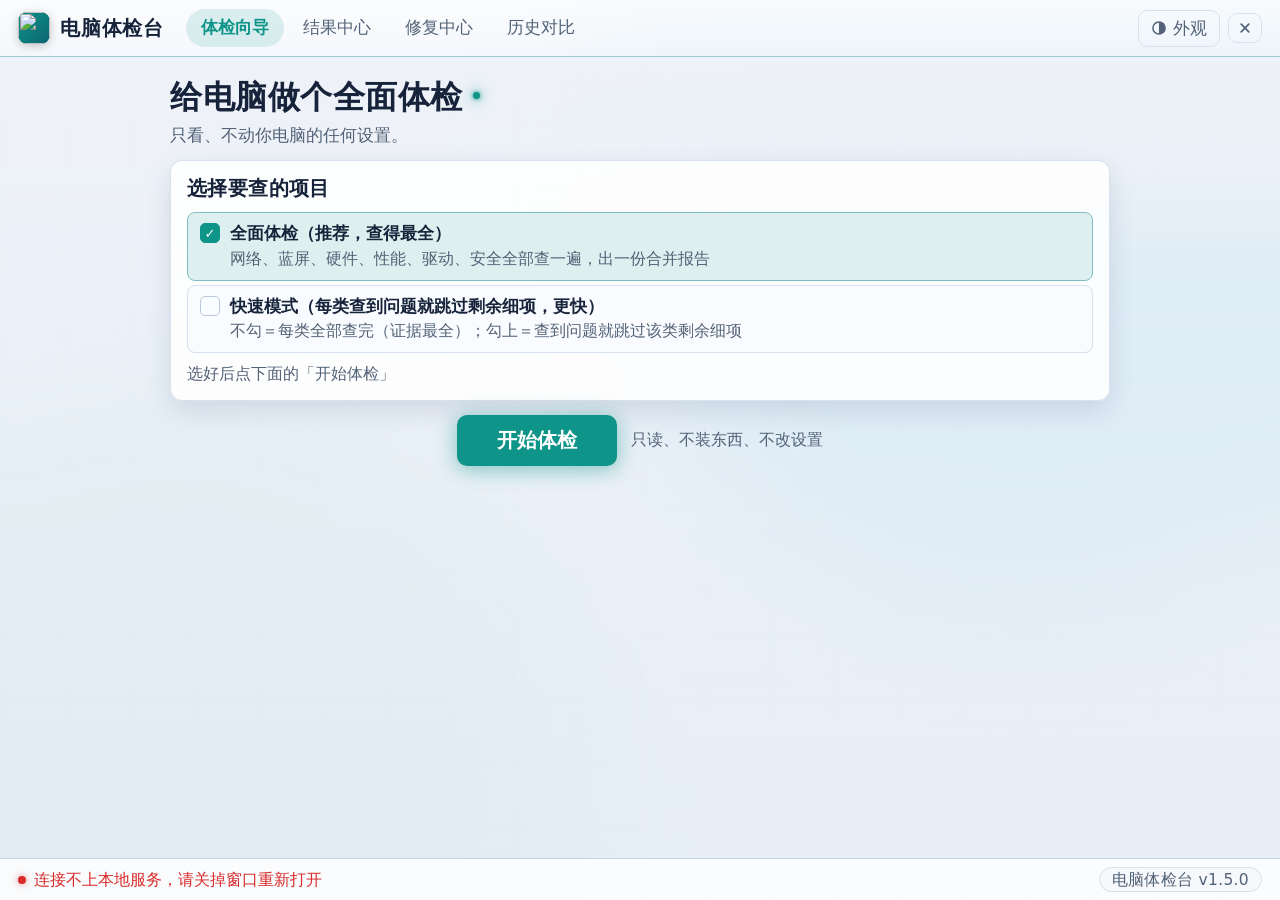
==== commit d4fa9d6d: "feat: 新增安全体检树（Defender/排除项/UAC/防火墙/BitLocker/计划任务 8 项） - trees/security.yaml：第六棵体检树（Defender 防病毒+系统加" ====
--- a/ui/index.html
+++ b/ui/index.html
@@ -89,7 +89,7 @@
           <span class="box"></span>
           <span class="txt"><b data-i18n="chrome.all_name">全面体检（推荐，查得最全）</b><small id="chk-all-tip" data-i18n="chrome.all_tip">网络、蓝屏、硬件、性能、驱动全部查一遍，出一份合并报告</small></span>
         </label>
-        <!-- 五棵单树由 app.js 按 /api/meta 注入 -->
+        <!-- 单树选项由 app.js 按 /api/meta 注入 -->
       </div>
       <label class="check-item fast" id="chk-fast-item">
         <input type="checkbox" id="chk-fast">
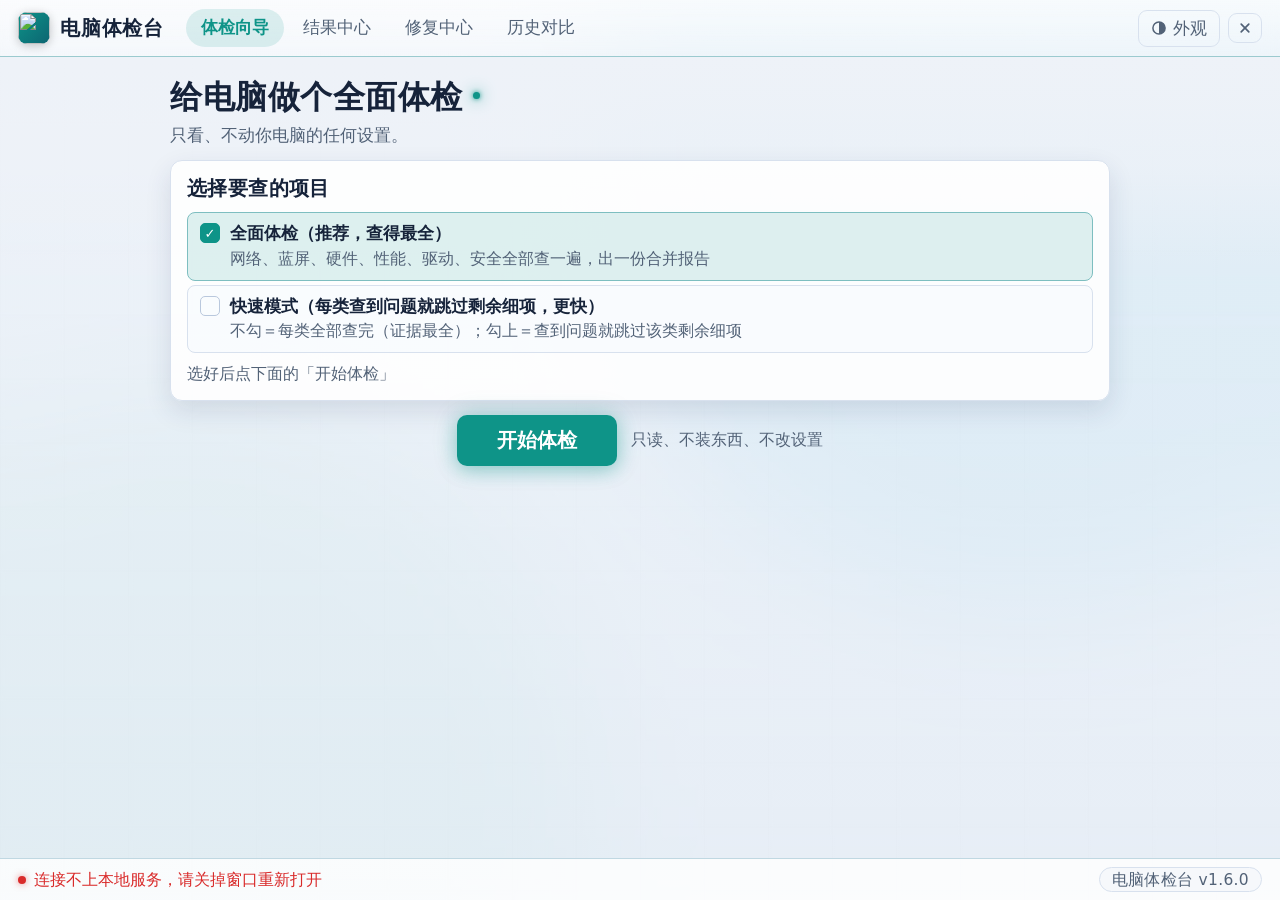
==== commit 182a4551: "release: v1.6.0 收口——版本串全仓同步+build/iss/lite 附带件+CHANGELOG 摘要" ====
--- a/ui/index.html
+++ b/ui/index.html
@@ -214,7 +214,7 @@
 
 <footer class="statusbar">
   <span id="status-left" data-state="idle" data-i18n="chrome.status_ready">就绪</span>
-  <span id="status-right"><span class="ver-chip">电脑体检台 v1.5.0</span></span>
+  <span id="status-right"><span class="ver-chip">电脑体检台 v1.6.0</span></span>
 </footer>
 
 <!-- 关闭确认弹层（网页内弹层，不用同步模态框） -->
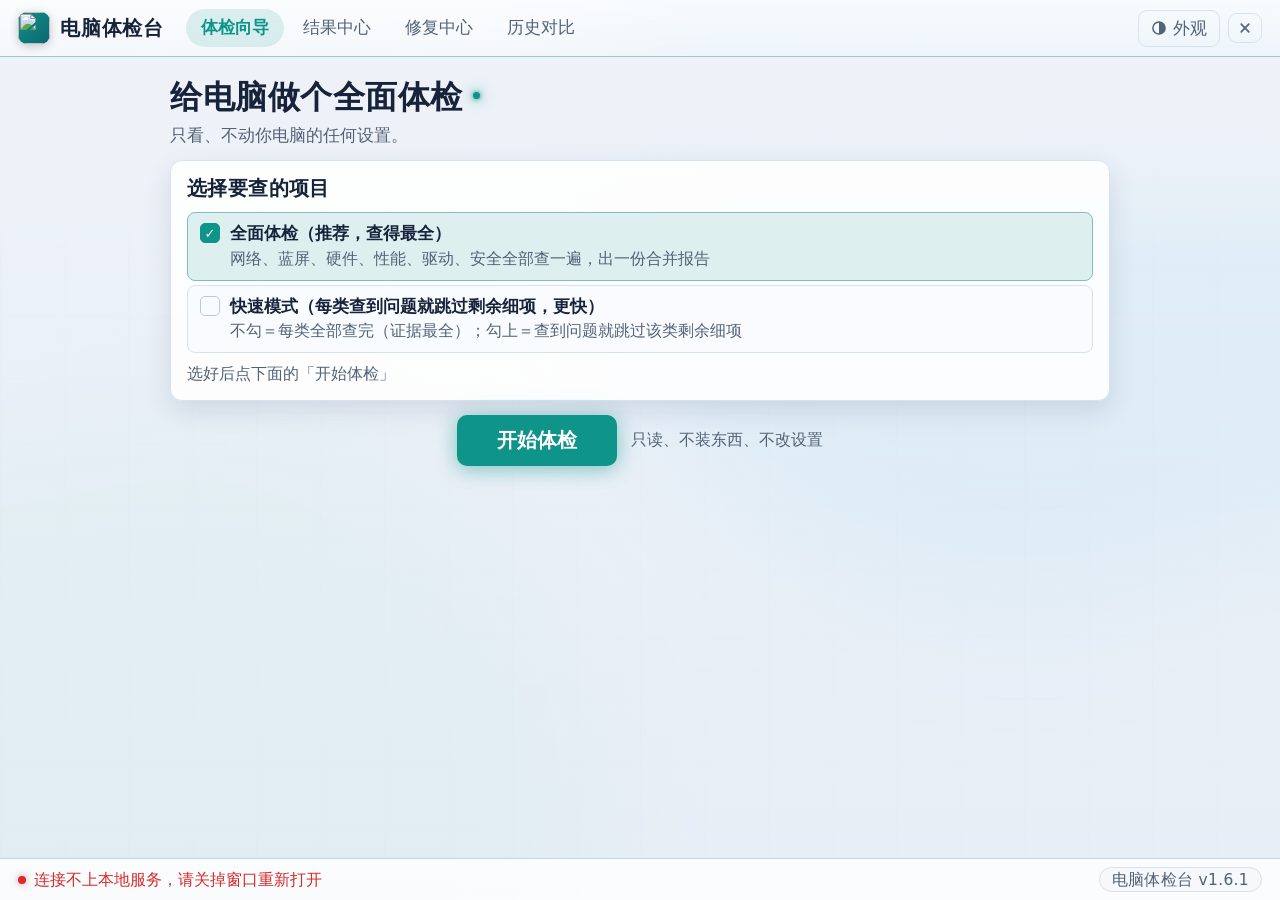
==== commit ddfcc711: "feat: 体检项目自由组合（勾 2-5 类合并报告）+跑完取消后表单解锁+后台保活+历史任意互比+进度词汇统一+结果页布局保护" ====
--- a/ui/index.html
+++ b/ui/index.html
@@ -198,8 +198,8 @@
     <div class="card" id="hist-compare-card" hidden>
       <div class="card-title" data-i18n="chrome.cmp_title">两次对比</div>
       <div class="cmp-pick">
-        <label class="cmp-lab"><span data-i18n="chrome.cmp_old">较早一次</span><select id="cmp-old"></select></label>
-        <label class="cmp-lab"><span data-i18n="chrome.cmp_new">较近一次</span><select id="cmp-new"></select></label>
+        <label class="cmp-lab"><span data-i18n="chrome.cmp_old">前一份</span><select id="cmp-old"></select></label>
+        <label class="cmp-lab"><span data-i18n="chrome.cmp_new">后一份</span><select id="cmp-new"></select></label>
         <button class="btn" id="btn-compare" data-i18n="chrome.cmp_btn">对比</button>
       </div>
       <div id="cmp-out" class="cmp-out"></div>
@@ -214,7 +214,7 @@
 
 <footer class="statusbar">
   <span id="status-left" data-state="idle" data-i18n="chrome.status_ready">就绪</span>
-  <span id="status-right"><span class="ver-chip">电脑体检台 v1.6.0</span></span>
+  <span id="status-right"><span class="ver-chip">电脑体检台 v1.6.1</span></span>
 </footer>
 
 <!-- 关闭确认弹层（网页内弹层，不用同步模态框） -->
--- a/ui/style.css
+++ b/ui/style.css
@@ -506,12 +506,13 @@
   -webkit-backdrop-filter: blur(20px); backdrop-filter: blur(20px);
 }
 
-/* 结果页贴一屏：页眉/工具条固定，左清单与右详情各自滚动，不被状态栏盖住 */
-#view-results.active { display: flex; flex-direction: column; overflow: hidden; padding-bottom: 12px; }
-#view-results > .verdict-banner, #view-results > .empty-state { flex: none; }
+/* 结果页贴一屏：页眉/工具条固定，左清单与右详情各自滚动，不被状态栏盖住；
+   内容真超一屏时（如先修卡+长问题清单）允许本页滚动兜底，不裁掉底部 */
+#view-results.active { display: flex; flex-direction: column; overflow: auto; padding-bottom: 12px; }
+#view-results > .verdict-banner, #view-results > .empty-state, #view-results > .first-fix, #view-results > .delta-bar { flex: none; }
 #results-body { flex: 1; min-height: 0; width: 100%; display: flex; flex-direction: column; }
 #results-body > .results-bar { flex: none; }
-#results-body > .split { flex: 1; min-height: 0; align-items: stretch; }
+#results-body > .split { flex: 1; min-height: 340px; align-items: stretch; }
 #results-body > .split > .tree-card { max-height: none; }
 #results-body > .split > .detail { min-height: 0; overflow-y: auto; }
 #results-body > .glossary { flex: none; margin: 10px 0 0; }
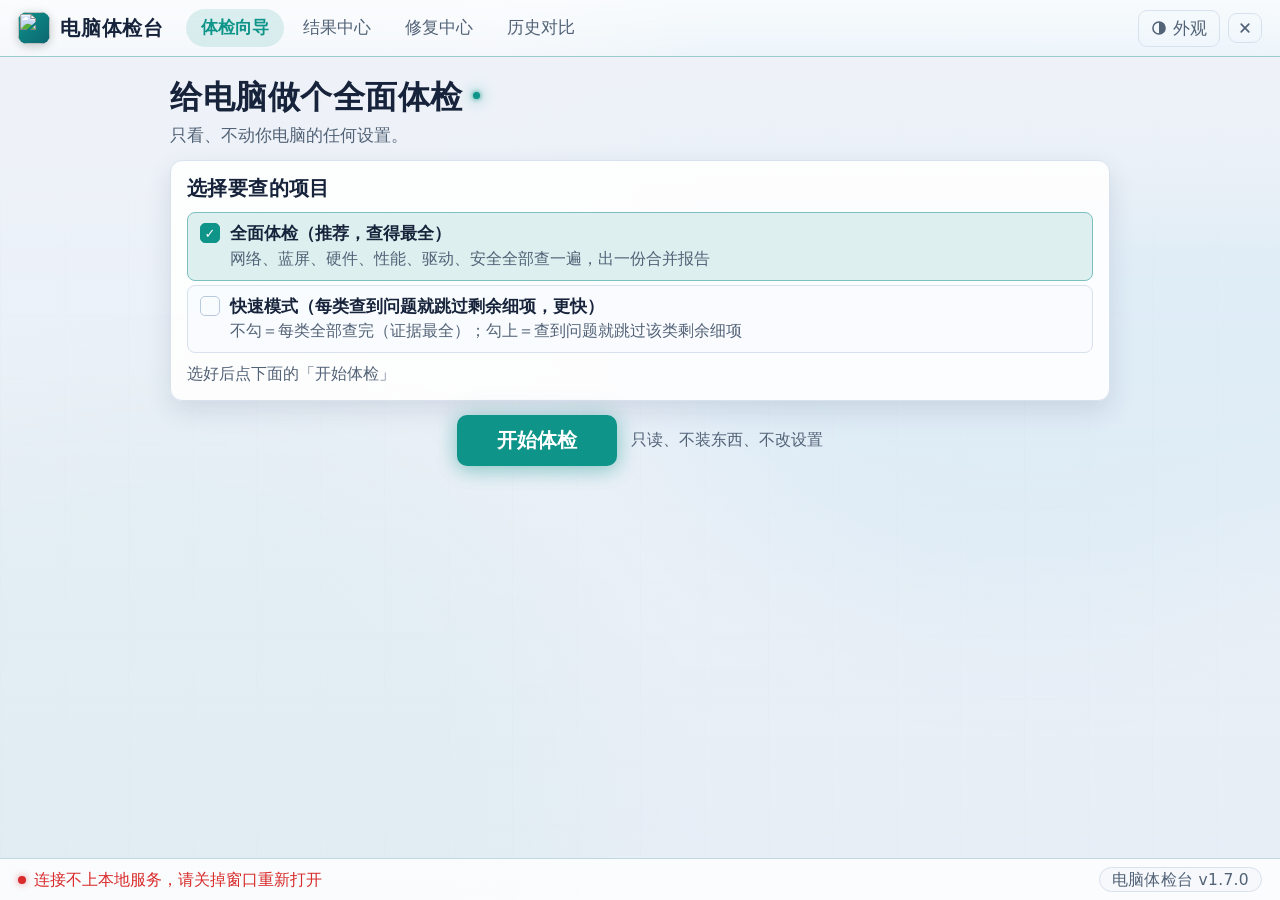
==== commit 863bdcd6: "release: v1.7.0 发版收口——版本串 26 处全仓同步（engine/server/app.js/index.html 四真源+tests 断言 3 处+build/iss+README" ====
--- a/ui/index.html
+++ b/ui/index.html
@@ -214,7 +214,7 @@
 
 <footer class="statusbar">
   <span id="status-left" data-state="idle" data-i18n="chrome.status_ready">就绪</span>
-  <span id="status-right"><span class="ver-chip">电脑体检台 v1.6.1</span></span>
+  <span id="status-right"><span class="ver-chip">电脑体检台 v1.7.0</span></span>
 </footer>
 
 <!-- 关闭确认弹层（网页内弹层，不用同步模态框） -->
--- a/ui/style.css
+++ b/ui/style.css
@@ -179,7 +179,7 @@
 }
 .menu-title { font-size: var(--fs-1); color: var(--dim); letter-spacing: 1px; margin-bottom: 10px; }
 .menu-row { display: flex; align-items: center; gap: 10px; margin-bottom: 12px; }
-.menu-label { font-size: var(--fs-1); color: var(--dim); width: 52px; flex: none; }
+.menu-label { font-size: var(--fs-1); color: var(--dim); min-width: 52px; flex: none; } /* 定宽改 min-width：中文两字不变形，英文单词（Language 等）自适应不裁字 */
 .menu-sep { height: 1px; background: var(--line); margin: 6px 0 8px; }
 .menu-item {
   appearance: none; display: block; width: 100%; text-align: left;
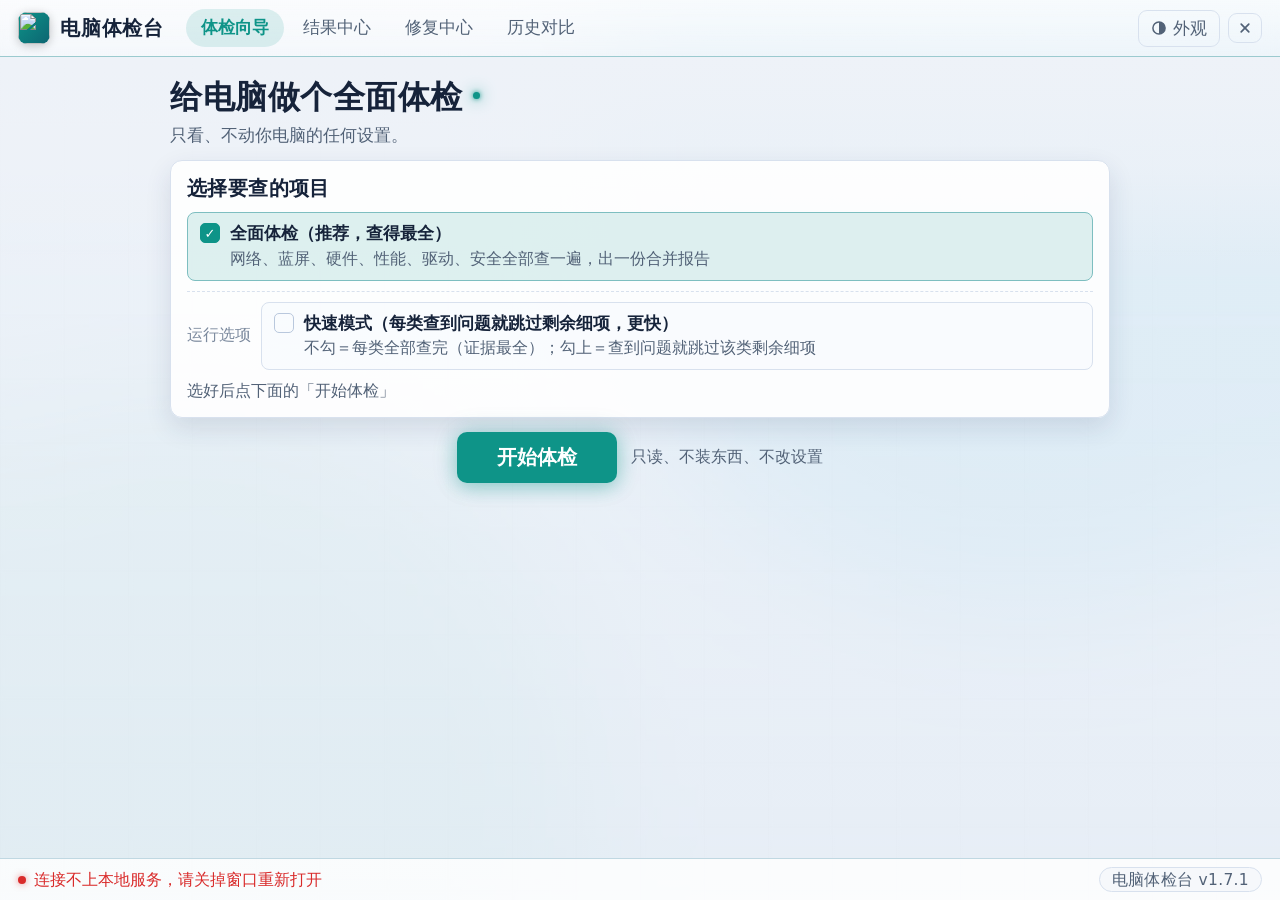
==== commit 5f9c3512: "修: v1.7.1 体验修批——①浅色主题运行态进度条隐形修复(running 态改双图层叠加,流光不再整体顶掉强调色色层)+浅色六强调色全套补齐白底可辨加深变体(blue 此前连规则都没有);②ui" ====
--- a/ui/index.html
+++ b/ui/index.html
@@ -91,11 +91,15 @@
         </label>
         <!-- 单树选项由 app.js 按 /api/meta 注入 -->
       </div>
-      <label class="check-item fast" id="chk-fast-item">
-        <input type="checkbox" id="chk-fast">
-        <span class="box"></span>
-        <span class="txt"><b data-i18n="chrome.fast_name">快速模式（每类查到问题就跳过剩余细项，更快）</b><small data-i18n="chrome.fast_tip">不勾＝每类全部查完（证据最全）；勾上＝查到问题就跳过该类剩余细项</small></span>
-      </label>
+      <!-- v1.7.1：快速模式独立「运行选项」行——与勾选格视觉分离，不再像与全面体检二选一 -->
+      <div class="run-opts" id="run-opts">
+        <span class="run-opts-label" data-i18n="chrome.run_opts">运行选项</span>
+        <label class="check-item fast" id="chk-fast-item">
+          <input type="checkbox" id="chk-fast">
+          <span class="box"></span>
+          <span class="txt"><b data-i18n="chrome.fast_name">快速模式（每类查到问题就跳过剩余细项，更快）</b><small data-i18n="chrome.fast_tip">不勾＝每类全部查完（证据最全）；勾上＝查到问题就跳过该类剩余细项</small></span>
+        </label>
+      </div>
       <div class="hint" id="sel-hint" data-i18n="chrome.sel_hint">选好后点下面的「开始体检」</div>
     </div>
     <div class="cta-row">
@@ -214,7 +218,7 @@
 
 <footer class="statusbar">
   <span id="status-left" data-state="idle" data-i18n="chrome.status_ready">就绪</span>
-  <span id="status-right"><span class="ver-chip">电脑体检台 v1.7.0</span></span>
+  <span id="status-right"><span class="ver-chip">电脑体检台 v1.7.1</span></span>
 </footer>
 
 <!-- 关闭确认弹层（网页内弹层，不用同步模态框） -->
--- a/ui/style.css
+++ b/ui/style.css
@@ -58,15 +58,18 @@
 }
 
 html[data-accent="cyan"]   { --accent: #2dd4bf; --accent-soft: rgba(45, 212, 191, .14); --accent-ink: #03211c; }
+html[data-accent="blue"]   { --accent: #4cc2ff; --accent-soft: rgba(76, 194, 255, .14); --accent-ink: #04121f; }
 html[data-accent="green"]  { --accent: #3fd68f; --accent-soft: rgba(63, 214, 143, .14); --accent-ink: #04241a; }
 html[data-accent="violet"] { --accent: #a78bfa; --accent-soft: rgba(167, 139, 250, .16); --accent-ink: #170a2e; }
 html[data-accent="orange"] { --accent: #ffb35c; --accent-soft: rgba(255, 179, 92, .16); --accent-ink: #241202; }
 html[data-accent="pink"]   { --accent: #ff7b9c; --accent-soft: rgba(255, 123, 156, .16); --accent-ink: #26060f; }
+/* 浅色主题全套加深变体（v1.7.1 补齐六色）：白底可辨，进度条/强调边/勾选框不再近白隐形 */
 html[data-theme="light"][data-accent="cyan"]   { --accent: #0e9488; --accent-soft: rgba(14, 148, 136, .13); --accent-ink: #ffffff; }
-html[data-theme="light"][data-accent="green"]  { --accent-ink: #ffffff; }
-html[data-theme="light"][data-accent="violet"] { --accent-ink: #ffffff; }
-html[data-theme="light"][data-accent="orange"] { --accent-ink: #2a1604; }
-html[data-theme="light"][data-accent="pink"]   { --accent-ink: #ffffff; }
+html[data-theme="light"][data-accent="blue"]   { --accent: #0a6ebd; --accent-soft: rgba(10, 110, 189, .13); --accent-ink: #ffffff; }
+html[data-theme="light"][data-accent="green"]  { --accent: #0f8a52; --accent-soft: rgba(15, 138, 82, .13); --accent-ink: #ffffff; }
+html[data-theme="light"][data-accent="violet"] { --accent: #6d28d9; --accent-soft: rgba(109, 40, 217, .13); --accent-ink: #ffffff; }
+html[data-theme="light"][data-accent="orange"] { --accent: #b45309; --accent-soft: rgba(180, 83, 9, .13); --accent-ink: #ffffff; }
+html[data-theme="light"][data-accent="pink"]   { --accent: #d6336c; --accent-soft: rgba(214, 51, 108, .13); --accent-ink: #ffffff; }
 
 /* 字号四档 + 内容列宽（其它尺寸一律引用变量，不再散落 px） */
 :root {
@@ -284,7 +287,11 @@
 .check-item:has(input:checked) { border-color: color-mix(in srgb, var(--accent) 45%, var(--line)); }
 .check-item.all { grid-column: 1 / -1; background: var(--accent-soft); border-color: color-mix(in srgb, var(--accent) 35%, var(--line)); }
 #check-grid > .tree-item:last-child { grid-column: 1 / -1; }
-.check-item.fast { margin-top: 4px; width: 100%; }
+.check-item.fast { margin-top: 0; width: 100%; }
+/* v1.7.1：快速模式独立「运行选项」行（虚线与勾选格分隔，小标签点明性质=运行方式而非检查项目） */
+.run-opts { margin-top: 10px; padding-top: 10px; border-top: 1px dashed var(--line); display: flex; align-items: center; gap: 10px; }
+.run-opts-label { flex: none; font-size: var(--fs-1); color: var(--faint); white-space: nowrap; }
+.run-opts .check-item.fast { flex: 1; min-width: 0; }
 .check-item.disabled { opacity: .55; cursor: default; }
 .check-item.disabled:hover { border-color: var(--line); background: transparent; }
 .check-item input { position: absolute; opacity: 0; pointer-events: none; }
@@ -344,8 +351,11 @@
   transition: width .3s ease;
 }
 .running .progress-fill {
-  background-image: linear-gradient(110deg, rgba(255,255,255,.28) 25%, transparent 40%, rgba(255,255,255,.28) 60%);
-  background-size: 220% 100%;
+  /* 双图层叠加：流光层在前、强调色色层在后——只写流光会整体顶掉基态色层（浅色主题白叠白=进度条隐形，v1.7.1 修） */
+  background-image:
+    linear-gradient(110deg, rgba(255,255,255,.28) 25%, transparent 40%, rgba(255,255,255,.28) 60%),
+    linear-gradient(90deg, color-mix(in srgb, var(--accent) 55%, #0a4a5e), var(--accent) 70%, color-mix(in srgb, var(--accent) 72%, #ffffff));
+  background-size: 220% 100%, 100% 100%;
   animation: sheen 1.3s linear infinite;
 }
 @keyframes sheen { from { background-position: 130% 0; } to { background-position: -90% 0; } }
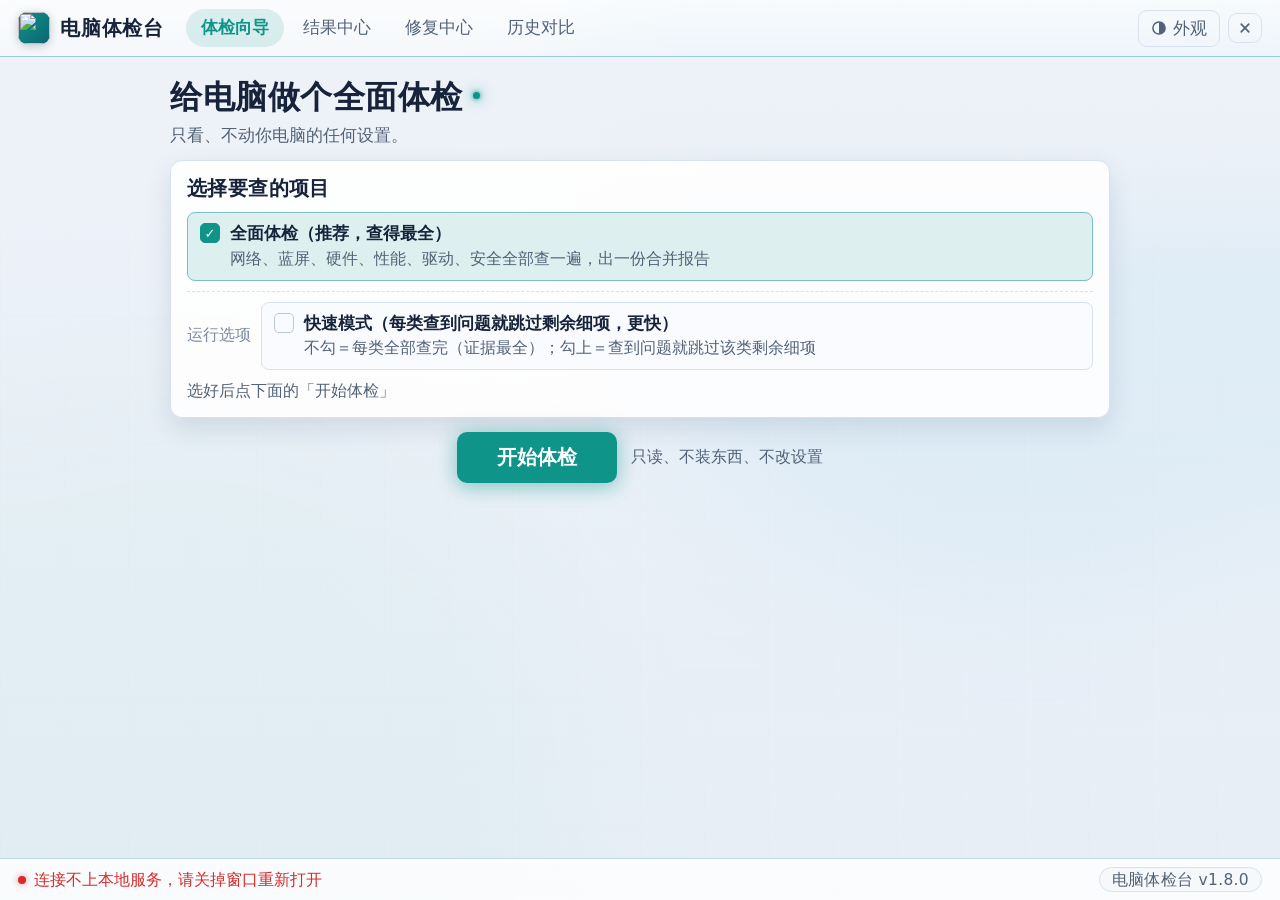
==== commit 37d0e263: "发: v1.8.0 版本收口——版本串 15 文件全链 bump(四真源+tests 断言 3 处+build/iss+README×2+diag-lite 全套,历史注释不动)+CHANGELOG " ====
--- a/ui/index.html
+++ b/ui/index.html
@@ -218,7 +218,7 @@
 
 <footer class="statusbar">
   <span id="status-left" data-state="idle" data-i18n="chrome.status_ready">就绪</span>
-  <span id="status-right"><span class="ver-chip">电脑体检台 v1.7.1</span></span>
+  <span id="status-right"><span class="ver-chip">电脑体检台 v1.8.0</span></span>
 </footer>
 
 <!-- 关闭确认弹层（网页内弹层，不用同步模态框） -->
--- a/ui/style.css
+++ b/ui/style.css
@@ -958,3 +958,38 @@
 .trend-bar i.bad { background: var(--bad, #ff7d7d); }
 .trend-bar i.ok { background: var(--ok, #56d29c); }
 .trend-val { min-width: 28px; text-align: right; font-weight: 600; }
+
+/* ===== v1.8 处置分层：档位徽章+recon 侦察对号表（颜色全走主题变量，深浅自适配） ===== */
+.disp-chip {
+  flex: none; font-size: var(--fs-1); font-weight: 600; border-radius: 999px; padding: 1px 9px;
+  border: 1px solid var(--line); background: var(--panel-2); color: var(--dim); white-space: nowrap;
+}
+.disp-auto   { color: var(--pass); border-color: color-mix(in srgb, var(--pass) 45%, var(--line)); background: color-mix(in srgb, var(--pass) 9%, var(--panel-2)); }
+.disp-semi   { color: var(--accent); border-color: color-mix(in srgb, var(--accent) 45%, var(--line)); background: var(--accent-soft); }
+.disp-wizard { color: var(--yellow); border-color: color-mix(in srgb, var(--yellow) 45%, var(--line)); background: color-mix(in srgb, var(--yellow) 9%, var(--panel-2)); }
+.disp-manual { color: var(--dim); }
+.disp-watch  { color: var(--faint); border-style: dashed; }
+.lv-tag.recon { color: var(--accent); border-color: color-mix(in srgb, var(--accent) 45%, var(--line)); background: var(--accent-soft); }
+.recon-table {
+  margin-top: 10px; padding: 10px 13px; border-radius: 8px;
+  background: var(--panel-2); border: 1px solid var(--line);
+  font-size: var(--fs-1); line-height: 1.7;
+}
+.recon-cap { color: var(--dim); font-weight: 600; letter-spacing: .3px; margin-bottom: 5px; }
+.recon-row {
+  display: flex; align-items: baseline; gap: 10px; flex-wrap: wrap;
+  padding: 3px 0; border-bottom: 1px solid color-mix(in srgb, var(--line) 60%, transparent);
+  overflow-wrap: anywhere;
+}
+.recon-row:last-of-type { border-bottom: none; }
+.recon-row b { font-family: var(--mono); min-width: 130px; }
+.recon-row > span:nth-of-type(1) { min-width: 130px; color: var(--dim); }
+.recon-row > span:nth-of-type(2) { flex: 1 1 160px; color: var(--dim); }
+.recon-row.recon-residue b { color: var(--fail); }
+.recon-tag {
+  flex: none; font-weight: 700; border-radius: 5px; padding: 0 7px;
+  color: var(--fail); border: 1px solid color-mix(in srgb, var(--fail) 45%, var(--line));
+  background: color-mix(in srgb, var(--fail) 10%, transparent);
+}
+.recon-apps { margin-top: 6px; color: var(--text); }
+.recon-note { margin-top: 6px; color: var(--faint); }
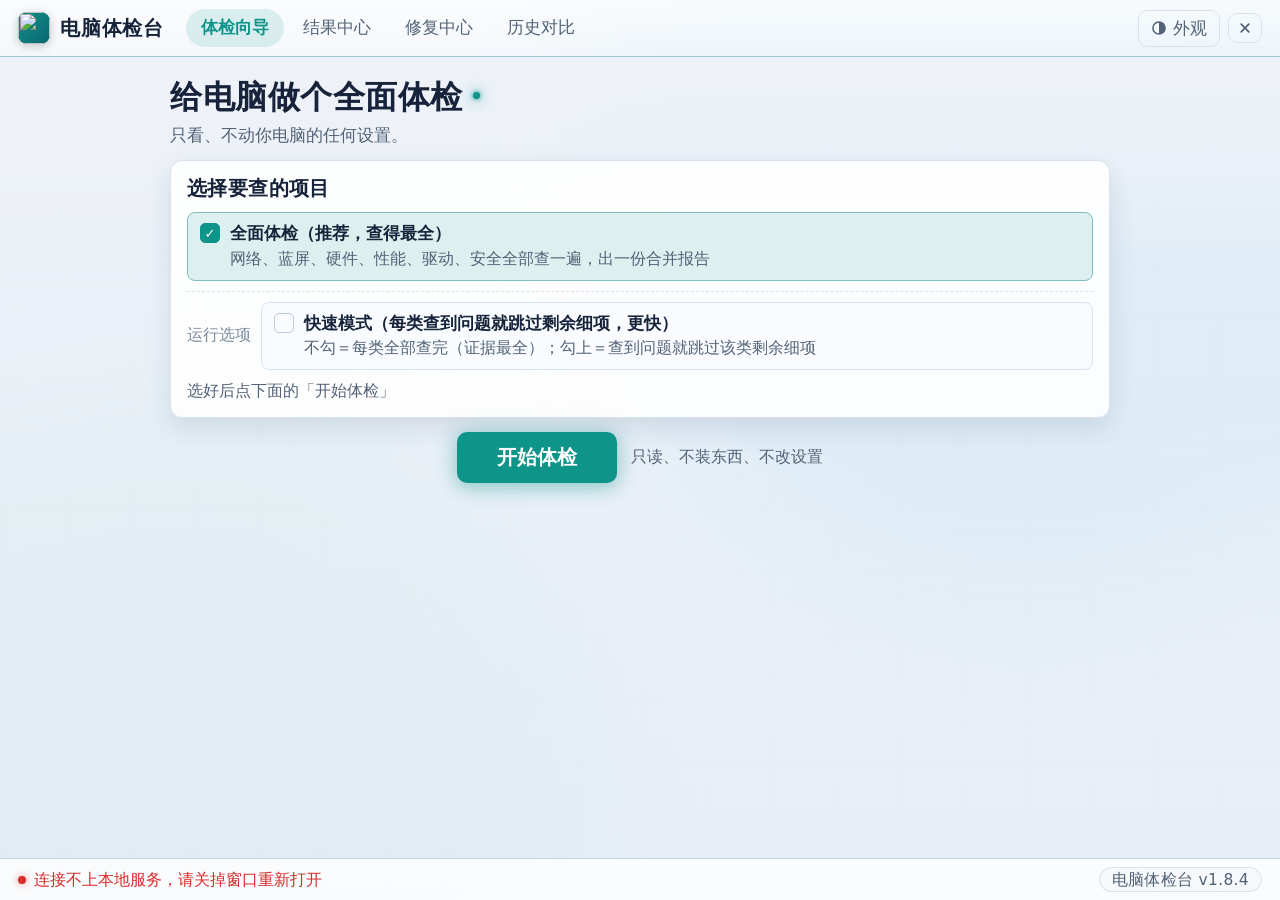
==== commit 582e1d9d: "发: v1.8.4 修批收口——1028 全仓审查四实锤修复:①恢复态完整报告按钮(server /api/reports/list 附 hasHtml+app.js 消费,旧实现 json 列表找 " ====
--- a/ui/index.html
+++ b/ui/index.html
@@ -218,7 +218,7 @@
 
 <footer class="statusbar">
   <span id="status-left" data-state="idle" data-i18n="chrome.status_ready">就绪</span>
-  <span id="status-right"><span class="ver-chip">电脑体检台 v1.8.0</span></span>
+  <span id="status-right"><span class="ver-chip">电脑体检台 v1.8.4</span></span>
 </footer>
 
 <!-- 关闭确认弹层（网页内弹层，不用同步模态框） -->
--- a/ui/style.css
+++ b/ui/style.css
@@ -411,6 +411,13 @@
   padding: 10px 16px; border-left: 4px solid var(--accent);
 }
 
+/* 快照恢复横幅（v1.8.3）：重开软件恢复上次体检结果时置顶标注「非本次实跑」 */
+.restore-bar {
+  margin-bottom: 10px; padding: 10px 16px; border-left: 4px solid var(--accent);
+  background: color-mix(in srgb, var(--accent) 10%, transparent);
+  font-size: var(--fs-2); font-weight: 600; color: var(--dim);
+}
+
 /* 先修这个（v1.4.0）：根因关联行动区——合并项+单项行动，按收益÷风险×把握排序 */
 .first-fix { border-left: 4px solid var(--accent); }
 .ff-intro { font-size: var(--fs-2); color: var(--dim); line-height: 1.5; margin: 2px 0 10px; }
